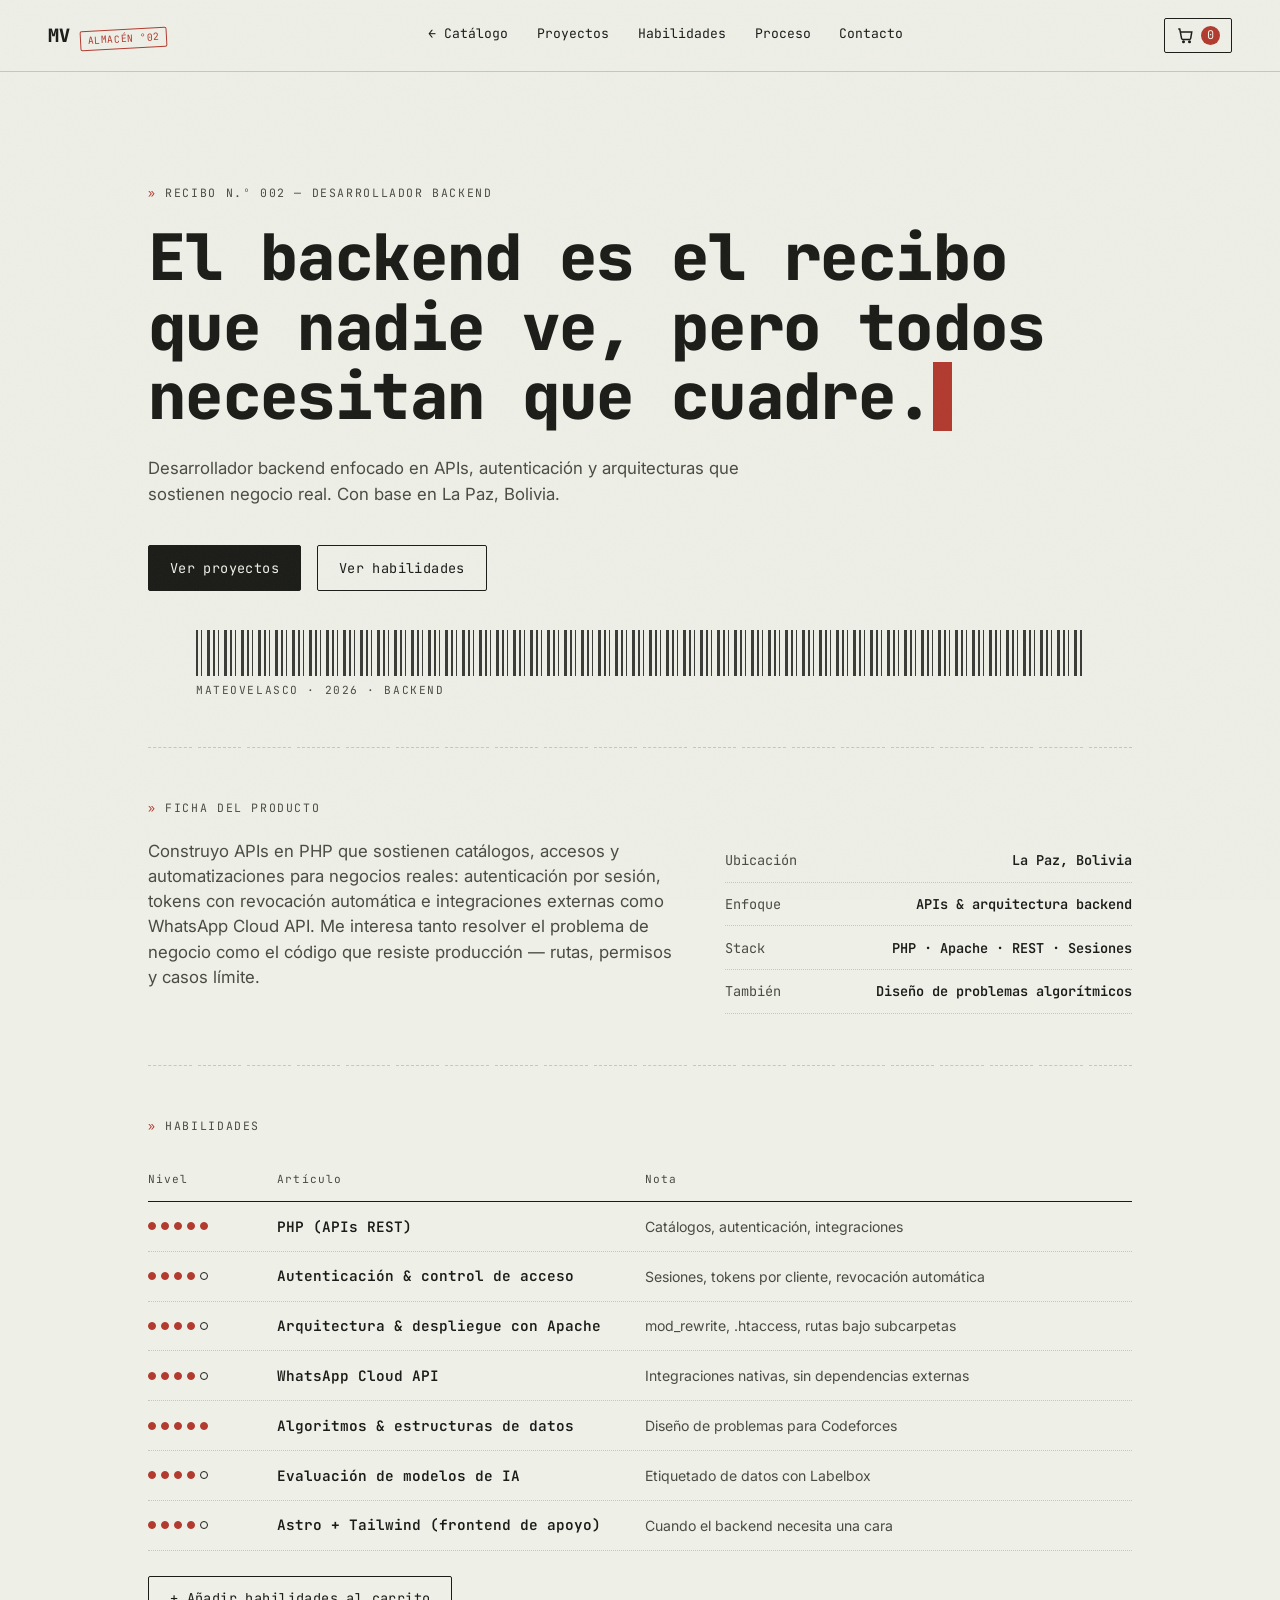
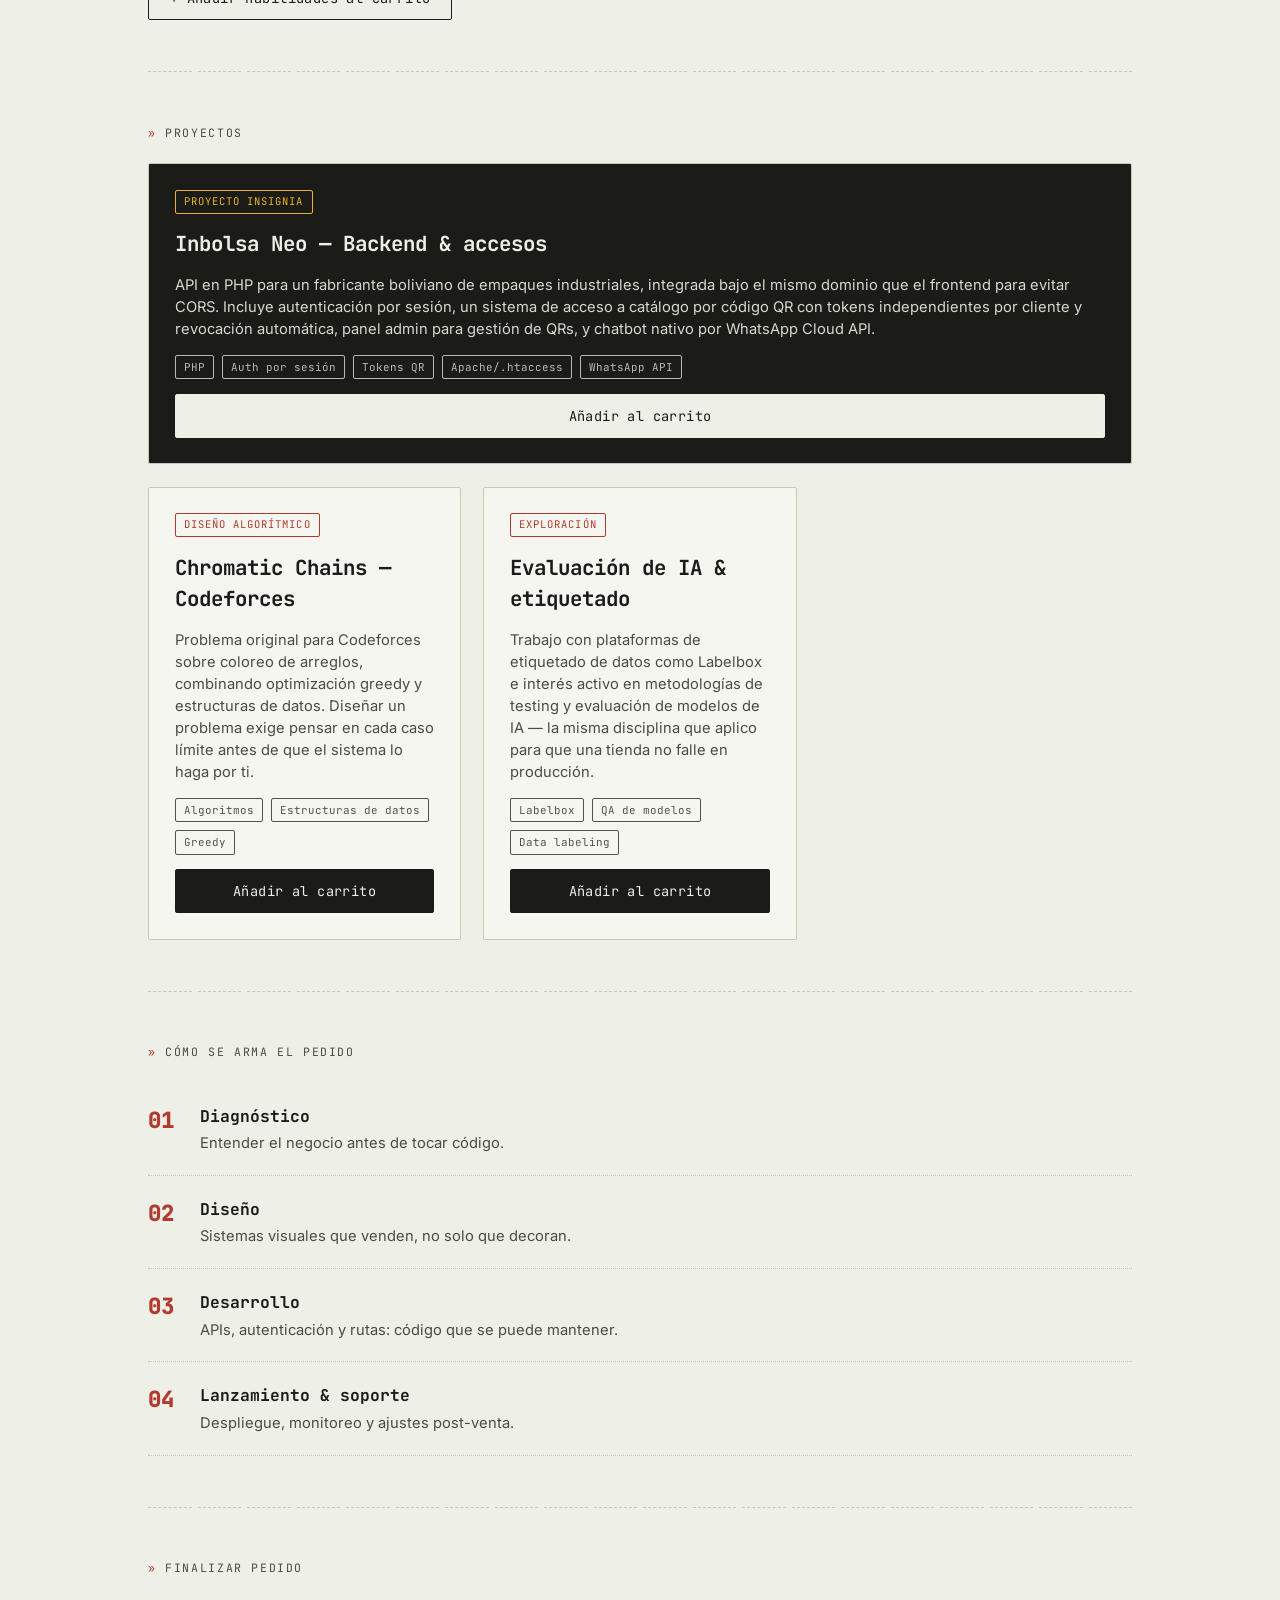
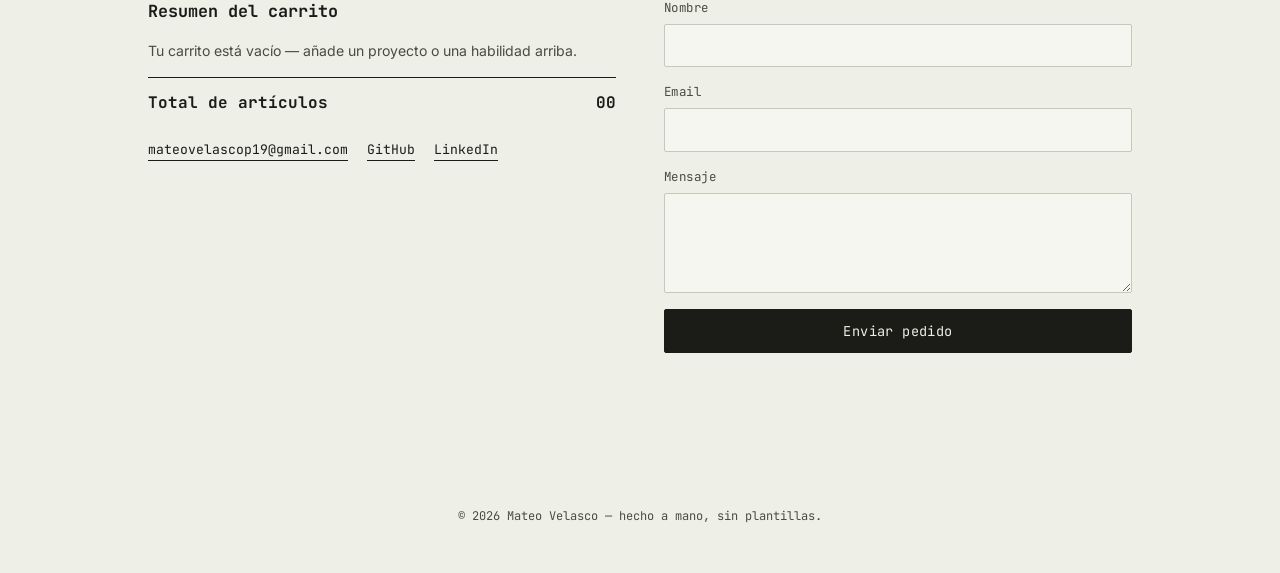
==== backend-dev/index.html @ ac65274f "Add files via upload" ====
<!DOCTYPE html>
<html lang="es">
<head>
<meta charset="UTF-8">
<meta name="viewport" content="width=device-width, initial-scale=1.0">
<title>Mateo Velasco — Desarrollador Backend</title>
<meta name="description" content="Mateo Velasco, desarrollador backend especializado en APIs, autenticación y arquitectura: PHP, Apache y sistemas de acceso.">
<link rel="preconnect" href="https://fonts.googleapis.com">
<link rel="preconnect" href="https://fonts.gstatic.com" crossorigin>
<link href="https://fonts.googleapis.com/css2?family=JetBrains+Mono:wght@400;500;700;800&family=Inter:wght@400;500;600&display=swap" rel="stylesheet">
<link rel="stylesheet" href="style.css">
</head>
<body>

<div class="grain"></div>

<header class="topbar">
  <a href="#inicio" class="brand">
    <span class="brand-mark">MV</span>
    <span class="brand-stamp">ALMACÉN °02</span>
  </a>
  <nav class="nav">
    <a href="../" class="nav-back">← Catálogo</a>
    <a href="#proyectos">Proyectos</a>
    <a href="#habilidades">Habilidades</a>
    <a href="#proceso">Proceso</a>
    <a href="#contacto">Contacto</a>
  </nav>
  <button class="cart-btn" id="cartBtn" aria-label="Abrir carrito">
    <svg viewBox="0 0 24 24" fill="none" stroke="currentColor" stroke-width="2"><path d="M3 4h2l2.4 12.4a2 2 0 0 0 2 1.6h8.2a2 2 0 0 0 2-1.6L21 8H6"/><circle cx="10" cy="21" r="1"/><circle cx="18" cy="21" r="1"/></svg>
    <span class="cart-count" id="cartCount">0</span>
  </button>
</header>

<aside class="cart-drawer" id="cartDrawer">
  <div class="cart-drawer-head">
    <span>TU CARRITO</span>
    <button id="cartClose" aria-label="Cerrar carrito">✕</button>
  </div>
  <ul class="cart-list" id="cartList"></ul>
  <p class="cart-empty" id="cartEmpty">Aún no añadiste nada. Explora los proyectos y habilidades.</p>
  <a href="#contacto" class="cart-checkout" id="cartCheckout">Ir a checkout →</a>
</aside>
<div class="cart-overlay" id="cartOverlay"></div>

<main>

<section class="hero" id="inicio">
  <div class="hero-inner">
    <p class="eyebrow">RECIBO N.º 002 — DESARROLLADOR BACKEND</p>
    <h1 class="hero-title" id="typeTarget"></h1>
    <p class="hero-sub">Desarrollador backend enfocado en APIs, autenticación y arquitecturas que sostienen negocio real. Con base en La Paz, Bolivia.</p>
    <div class="hero-actions">
      <a href="#proyectos" class="btn btn-primary">Ver proyectos</a>
      <a href="#habilidades" class="btn btn-ghost">Ver habilidades</a>
    </div>
  </div>
  <div class="barcode" aria-hidden="true">
    <div class="barcode-bars"></div>
    <span class="barcode-code">MATEOVELASCO · 2026 · BACKEND</span>
  </div>
</section>

<div class="tear"><span></span><span></span><span></span><span></span><span></span><span></span><span></span><span></span><span></span><span></span><span></span><span></span><span></span><span></span><span></span><span></span><span></span><span></span><span></span><span></span></div>

<section class="ficha" id="ficha">
  <p class="eyebrow">FICHA DEL PRODUCTO</p>
  <div class="ficha-grid">
    <p class="ficha-bio">Construyo APIs en PHP que sostienen catálogos, accesos y automatizaciones para negocios reales: autenticación por sesión, tokens con revocación automática e integraciones externas como WhatsApp Cloud API. Me interesa tanto resolver el problema de negocio como el código que resiste producción — rutas, permisos y casos límite.</p>
    <dl class="ficha-specs">
      <div><dt>Ubicación</dt><dd>La Paz, Bolivia</dd></div>
      <div><dt>Enfoque</dt><dd>APIs & arquitectura backend</dd></div>
      <div><dt>Stack</dt><dd>PHP · Apache · REST · Sesiones</dd></div>
      <div><dt>También</dt><dd>Diseño de problemas algorítmicos</dd></div>
    </dl>
  </div>
</section>

<div class="tear"><span></span><span></span><span></span><span></span><span></span><span></span><span></span><span></span><span></span><span></span><span></span><span></span><span></span><span></span><span></span><span></span><span></span><span></span><span></span><span></span></div>

<section class="skills" id="habilidades">
  <p class="eyebrow">HABILIDADES</p>
  <div class="skills-table">
    <div class="skills-row skills-head">
      <span>Nivel</span>
      <span>Artículo</span>
      <span class="skills-note-head">Nota</span>
    </div>
    <div class="skills-row" data-fill="90">
      <span class="dots"><i></i><i></i><i></i><i></i><i></i></span>
      <span class="skill-name">PHP (APIs REST)</span>
      <span class="skill-note">Catálogos, autenticación, integraciones</span>
    </div>
    <div class="skills-row" data-fill="88">
      <span class="dots"><i></i><i></i><i></i><i></i><i></i></span>
      <span class="skill-name">Autenticación & control de acceso</span>
      <span class="skill-note">Sesiones, tokens por cliente, revocación automática</span>
    </div>
    <div class="skills-row" data-fill="85">
      <span class="dots"><i></i><i></i><i></i><i></i><i></i></span>
      <span class="skill-name">Arquitectura & despliegue con Apache</span>
      <span class="skill-note">mod_rewrite, .htaccess, rutas bajo subcarpetas</span>
    </div>
    <div class="skills-row" data-fill="80">
      <span class="dots"><i></i><i></i><i></i><i></i><i></i></span>
      <span class="skill-name">WhatsApp Cloud API</span>
      <span class="skill-note">Integraciones nativas, sin dependencias externas</span>
    </div>
    <div class="skills-row" data-fill="95">
      <span class="dots"><i></i><i></i><i></i><i></i><i></i></span>
      <span class="skill-name">Algoritmos & estructuras de datos</span>
      <span class="skill-note">Diseño de problemas para Codeforces</span>
    </div>
    <div class="skills-row" data-fill="70">
      <span class="dots"><i></i><i></i><i></i><i></i><i></i></span>
      <span class="skill-name">Evaluación de modelos de IA</span>
      <span class="skill-note">Etiquetado de datos con Labelbox</span>
    </div>
    <div class="skills-row" data-fill="75">
      <span class="dots"><i></i><i></i><i></i><i></i><i></i></span>
      <span class="skill-name">Astro + Tailwind (frontend de apoyo)</span>
      <span class="skill-note">Cuando el backend necesita una cara</span>
    </div>
  </div>
  <button class="btn btn-ghost skills-add" data-cart-item="Habilidades backend">+ Añadir habilidades al carrito</button>
</section>

<div class="tear"><span></span><span></span><span></span><span></span><span></span><span></span><span></span><span></span><span></span><span></span><span></span><span></span><span></span><span></span><span></span><span></span><span></span><span></span><span></span><span></span></div>

<section class="projects" id="proyectos">
  <p class="eyebrow">PROYECTOS</p>
  <div class="project-grid">

    <article class="project-card featured">
      <span class="project-tag">PROYECTO INSIGNIA</span>
      <h3>Inbolsa Neo — Backend & accesos</h3>
      <p>API en PHP para un fabricante boliviano de empaques industriales, integrada bajo el mismo dominio que el frontend para evitar CORS. Incluye autenticación por sesión, un sistema de acceso a catálogo por código QR con tokens independientes por cliente y revocación automática, panel admin para gestión de QRs, y chatbot nativo por WhatsApp Cloud API.</p>
      <ul class="project-chips">
        <li>PHP</li><li>Auth por sesión</li><li>Tokens QR</li><li>Apache/.htaccess</li><li>WhatsApp API</li>
      </ul>
      <button class="btn btn-primary add-btn" data-cart-item="Inbolsa Neo — Backend">Añadir al carrito</button>
    </article>

    <article class="project-card">
      <span class="project-tag">DISEÑO ALGORÍTMICO</span>
      <h3>Chromatic Chains — Codeforces</h3>
      <p>Problema original para Codeforces sobre coloreo de arreglos, combinando optimización greedy y estructuras de datos. Diseñar un problema exige pensar en cada caso límite antes de que el sistema lo haga por ti.</p>
      <ul class="project-chips">
        <li>Algoritmos</li><li>Estructuras de datos</li><li>Greedy</li>
      </ul>
      <button class="btn btn-primary add-btn" data-cart-item="Chromatic Chains">Añadir al carrito</button>
    </article>

    <article class="project-card">
      <span class="project-tag">EXPLORACIÓN</span>
      <h3>Evaluación de IA & etiquetado</h3>
      <p>Trabajo con plataformas de etiquetado de datos como Labelbox e interés activo en metodologías de testing y evaluación de modelos de IA — la misma disciplina que aplico para que una tienda no falle en producción.</p>
      <ul class="project-chips">
        <li>Labelbox</li><li>QA de modelos</li><li>Data labeling</li>
      </ul>
      <button class="btn btn-primary add-btn" data-cart-item="Evaluación de IA">Añadir al carrito</button>
    </article>

  </div>
</section>

<div class="tear"><span></span><span></span><span></span><span></span><span></span><span></span><span></span><span></span><span></span><span></span><span></span><span></span><span></span><span></span><span></span><span></span><span></span><span></span><span></span><span></span></div>

<section class="process" id="proceso">
  <p class="eyebrow">CÓMO SE ARMA EL PEDIDO</p>
  <ol class="process-list">
    <li><span class="process-n">01</span><div><h4>Diagnóstico</h4><p>Entender el negocio antes de tocar código.</p></div></li>
    <li><span class="process-n">02</span><div><h4>Diseño</h4><p>Sistemas visuales que venden, no solo que decoran.</p></div></li>
    <li><span class="process-n">03</span><div><h4>Desarrollo</h4><p>APIs, autenticación y rutas: código que se puede mantener.</p></div></li>
    <li><span class="process-n">04</span><div><h4>Lanzamiento & soporte</h4><p>Despliegue, monitoreo y ajustes post-venta.</p></div></li>
  </ol>
</section>

<div class="tear"><span></span><span></span><span></span><span></span><span></span><span></span><span></span><span></span><span></span><span></span><span></span><span></span><span></span><span></span><span></span><span></span><span></span><span></span><span></span><span></span></div>

<section class="checkout" id="contacto">
  <p class="eyebrow">FINALIZAR PEDIDO</p>
  <div class="checkout-grid">

    <div class="order-summary">
      <h3>Resumen del carrito</h3>
      <ul class="order-list" id="orderList"></ul>
      <p class="order-empty" id="orderEmpty">Tu carrito está vacío — añade un proyecto o una habilidad arriba.</p>
      <div class="order-total">
        <span>Total de artículos</span>
        <span id="orderTotal">0</span>
      </div>
      <div class="contact-links">
        <a href="mailto:mateovelascop19@gmail.com">mateovelascop19@gmail.com</a>
        <a href="https://github.com/JMateoVelascoAuza" target="_blank" rel="noopener">GitHub</a>
        <a href="https://www.linkedin.com/in/mateo-velasco-48256620b/" target="_blank" rel="noopener">LinkedIn</a>
      </div>
    </div>

    <form class="checkout-form" id="checkoutForm">
      <label>Nombre<input type="text" name="nombre" required></label>
      <label>Email<input type="email" name="email" required></label>
      <label>Mensaje<textarea name="mensaje" rows="4" required></textarea></label>
      <button type="submit" class="btn btn-primary btn-block">Enviar pedido</button>
    </form>

  </div>
</section>

</main>

<footer class="footer">
  <div class="barcode small" aria-hidden="true"><div class="barcode-bars"></div></div>
  <p>© 2026 Mateo Velasco — hecho a mano, sin plantillas.</p>
</footer>

<script src="script.js"></script>
</body>
</html>
---- backend-dev/style.css ----
:root{
  --paper:#EEEFE7;
  --paper-raised:#F6F6F0;
  --ink:#1B1C18;
  --ink-soft:#4A4C43;
  --stamp:#B23A2E;
  --register:#2F5233;
  --tag:#E8B429;
  --line:#C9C7B8;
  --mono:'JetBrains Mono',monospace;
  --sans:'Inter',sans-serif;
  --radius:2px;
  --max:1080px;
}

*{box-sizing:border-box;margin:0;padding:0;}

html{scroll-behavior:smooth;}

body{
  background:var(--paper);
  color:var(--ink);
  font-family:var(--sans);
  line-height:1.5;
  overflow-x:hidden;
}

.grain{
  position:fixed;inset:0;pointer-events:none;z-index:999;opacity:.035;
  background-image:url("data:image/svg+xml,%3Csvg xmlns='http://www.w3.org/2000/svg' width='120' height='120'%3E%3Cfilter id='n'%3E%3CfeTurbulence type='fractalNoise' baseFrequency='0.9' numOctaves='2' stitchTiles='stitch'/%3E%3C/filter%3E%3Crect width='100%25' height='100%25' filter='url(%23n)'/%3E%3C/svg%3E");
}

a{color:inherit;text-decoration:none;}

.eyebrow{
  font-family:var(--mono);
  font-size:.72rem;
  letter-spacing:.14em;
  color:var(--ink-soft);
  margin-bottom:1.4rem;
}
.eyebrow::before{content:'» ';color:var(--stamp);}

/* topbar */
.topbar{
  position:sticky;top:0;z-index:60;
  display:flex;align-items:center;justify-content:space-between;
  padding:1.1rem clamp(1.2rem,4vw,3rem);
  background:rgba(238,239,231,.88);
  backdrop-filter:blur(6px);
  border-bottom:1px solid var(--line);
}
.brand{display:flex;align-items:baseline;gap:.6rem;font-family:var(--mono);}
.brand-mark{font-weight:800;font-size:1.15rem;letter-spacing:.02em;}
.brand-stamp{
  font-size:.62rem;color:var(--stamp);border:1px solid var(--stamp);
  padding:.1rem .4rem;border-radius:2px;letter-spacing:.06em;
  transform:rotate(-3deg);
}
.nav{display:flex;gap:1.8rem;font-family:var(--mono);font-size:.82rem;}
.nav a{position:relative;padding-bottom:.2rem;}
.nav a::after{
  content:'';position:absolute;left:0;bottom:0;width:0;height:1px;background:var(--ink);
  transition:width .25s ease;
}
.nav a:hover::after{width:100%;}
.cart-btn{
  display:flex;align-items:center;gap:.4rem;background:none;border:1px solid var(--ink);
  padding:.45rem .7rem;border-radius:var(--radius);cursor:pointer;color:var(--ink);
}
.cart-btn svg{width:18px;height:18px;}
.cart-count{
  font-family:var(--mono);font-size:.75rem;background:var(--stamp);color:var(--paper);
  min-width:1.2rem;height:1.2rem;display:flex;align-items:center;justify-content:center;
  border-radius:50%;transition:transform .2s ease;
}
.cart-count.bump{transform:scale(1.35);}

/* cart drawer */
.cart-overlay{
  position:fixed;inset:0;background:rgba(27,28,24,.35);z-index:70;
  opacity:0;pointer-events:none;transition:opacity .3s ease;
}
.cart-overlay.open{opacity:1;pointer-events:auto;}
.cart-drawer{
  position:fixed;top:0;right:0;height:100%;width:min(360px,88vw);
  background:var(--paper-raised);z-index:80;
  transform:translateX(100%);transition:transform .35s cubic-bezier(.4,0,.2,1);
  display:flex;flex-direction:column;padding:1.4rem;
  border-left:1px solid var(--line);
}
.cart-drawer.open{transform:translateX(0);}
.cart-drawer-head{
  display:flex;justify-content:space-between;align-items:center;
  font-family:var(--mono);font-size:.85rem;letter-spacing:.08em;
  border-bottom:1px dashed var(--line);padding-bottom:.8rem;margin-bottom:.8rem;
}
.cart-drawer-head button{background:none;border:none;font-size:1rem;cursor:pointer;color:var(--ink);}
.cart-list{list-style:none;flex:1;overflow-y:auto;}
.cart-list li{
  font-family:var(--mono);font-size:.85rem;padding:.6rem 0;
  border-bottom:1px dotted var(--line);display:flex;justify-content:space-between;
}
.cart-empty{font-size:.82rem;color:var(--ink-soft);}
.cart-checkout{
  display:block;text-align:center;margin-top:1rem;padding:.8rem;
  background:var(--ink);color:var(--paper);font-family:var(--mono);
  border-radius:var(--radius);font-size:.85rem;letter-spacing:.04em;
}

/* buttons */
.btn{
  display:inline-block;font-family:var(--mono);font-size:.85rem;letter-spacing:.03em;
  padding:.75rem 1.3rem;border-radius:var(--radius);cursor:pointer;border:1px solid var(--ink);
  transition:transform .15s ease,background .2s ease,color .2s ease;
}
.btn-primary{background:var(--ink);color:var(--paper);}
.btn-primary:hover{transform:translateY(-2px);}
.btn-primary.added{background:var(--register);border-color:var(--register);}
.btn-ghost{background:transparent;color:var(--ink);}
.btn-ghost:hover{background:var(--ink);color:var(--paper);}
.btn-block{width:100%;text-align:center;}

/* hero */
.hero{
  max-width:var(--max);margin:0 auto;padding:clamp(3.5rem,10vw,7rem) clamp(1.2rem,4vw,3rem) 3rem;
}
.hero-title{
  font-family:var(--mono);font-weight:800;
  font-size:clamp(2.1rem,6vw,4rem);line-height:1.08;letter-spacing:-.01em;
  min-height:clamp(4.2rem,12vw,8rem);
}
.hero-title .cursor{display:inline-block;width:.5ch;background:var(--stamp);animation:blink 1s steps(1) infinite;}
@keyframes blink{50%{opacity:0;}}
.hero-sub{
  max-width:38rem;margin:1.6rem 0 2.4rem;font-size:1.05rem;color:var(--ink-soft);
}
.hero-actions{display:flex;gap:1rem;flex-wrap:wrap;}

.barcode{
  max-width:var(--max);margin:2.4rem auto 0;padding:0 clamp(1.2rem,4vw,3rem);
  display:flex;flex-direction:column;gap:.4rem;
}
.barcode-bars{
  height:46px;
  background:repeating-linear-gradient(90deg,var(--ink) 0 2px,transparent 2px 5px,var(--ink) 5px 6px,transparent 6px 11px,var(--ink) 11px 14px,transparent 14px 17px);
  opacity:.85;
}
.barcode.small .barcode-bars{height:26px;}
.barcode-code{font-family:var(--mono);font-size:.7rem;letter-spacing:.14em;color:var(--ink-soft);}

/* tear divider */
.tear{
  max-width:var(--max);margin:0 auto;padding:0 clamp(1.2rem,4vw,3rem);
  display:flex;gap:6px;
}
.tear span{
  flex:1;height:1px;border-top:1px dashed var(--line);position:relative;top:0;
}

/* sections generic */
section{max-width:var(--max);margin:0 auto;padding:3.2rem clamp(1.2rem,4vw,3rem);}

/* ficha */
.ficha-grid{display:grid;grid-template-columns:1.3fr 1fr;gap:3rem;}
.ficha-bio{font-size:1.05rem;color:var(--ink-soft);max-width:34rem;}
.ficha-specs div{
  display:flex;justify-content:space-between;padding:.7rem 0;border-bottom:1px dotted var(--line);
  font-family:var(--mono);font-size:.85rem;
}
.ficha-specs dt{color:var(--ink-soft);}
.ficha-specs dd{font-weight:600;text-align:right;}

/* skills */
.skills-table{display:flex;flex-direction:column;}
.skills-row{
  display:grid;grid-template-columns:110px 1fr 1.4fr;gap:1.2rem;align-items:center;
  padding:.85rem 0;border-bottom:1px dotted var(--line);
}
.skills-head{
  font-family:var(--mono);font-size:.7rem;letter-spacing:.1em;color:var(--ink-soft);
  border-bottom:1px solid var(--ink);
}
.skills-note-head{grid-column:3;}
.dots{display:flex;gap:5px;}
.dots i{width:8px;height:8px;border-radius:50%;border:1px solid var(--ink);background:transparent;}
.dots i.on{background:var(--stamp);border-color:var(--stamp);}
.skill-name{font-family:var(--mono);font-weight:600;font-size:.9rem;}
.skill-note{color:var(--ink-soft);font-size:.88rem;}
.skills-add{margin-top:1.6rem;}

/* projects */
.project-grid{display:grid;grid-template-columns:repeat(3,1fr);gap:1.4rem;}
.project-card{
  background:var(--paper-raised);border:1px solid var(--line);border-radius:var(--radius);
  padding:1.6rem;display:flex;flex-direction:column;gap:.9rem;
  opacity:0;transform:translateY(22px);transition:opacity .5s ease,transform .5s ease;
}
.project-card.visible{opacity:1;transform:translateY(0);}
.project-card.featured{grid-column:1 / -1;background:var(--ink);color:var(--paper);}
.project-card.featured .project-tag{color:var(--tag);border-color:var(--tag);}
.project-card.featured p{color:#D8D8CE;}
.project-card.featured .btn-primary{background:var(--paper);color:var(--ink);border-color:var(--paper);}
.project-tag{
  align-self:flex-start;font-family:var(--mono);font-size:.66rem;letter-spacing:.1em;
  border:1px solid var(--stamp);color:var(--stamp);padding:.2rem .5rem;border-radius:2px;
}
.project-card h3{font-family:var(--mono);font-size:1.3rem;}
.project-card p{color:var(--ink-soft);font-size:.92rem;flex:1;}
.project-chips{display:flex;flex-wrap:wrap;gap:.5rem;list-style:none;}
.project-chips li{
  font-family:var(--mono);font-size:.68rem;border:1px solid currentColor;opacity:.75;
  padding:.2rem .5rem;border-radius:2px;
}

/* process */
.process-list{list-style:none;display:flex;flex-direction:column;}
.process-list li{
  display:flex;gap:1.6rem;padding:1.3rem 0;border-bottom:1px dotted var(--line);
}
.process-n{font-family:var(--mono);font-weight:800;font-size:1.4rem;color:var(--stamp);}
.process-list h4{font-family:var(--mono);font-size:1.02rem;margin-bottom:.25rem;}
.process-list p{color:var(--ink-soft);font-size:.92rem;}

/* checkout */
.checkout-grid{display:grid;grid-template-columns:1fr 1fr;gap:3rem;}
.order-summary h3{font-family:var(--mono);font-size:1.05rem;margin-bottom:1rem;}
.order-list{list-style:none;}
.order-list li{
  display:flex;justify-content:space-between;font-family:var(--mono);font-size:.85rem;
  padding:.55rem 0;border-bottom:1px dotted var(--line);
}
.order-empty{color:var(--ink-soft);font-size:.88rem;}
.order-total{
  display:flex;justify-content:space-between;font-family:var(--mono);font-weight:700;
  border-top:1px solid var(--ink);margin-top:1rem;padding-top:.8rem;
}
.contact-links{display:flex;gap:1.2rem;margin-top:1.6rem;flex-wrap:wrap;font-family:var(--mono);font-size:.82rem;}
.contact-links a{border-bottom:1px solid var(--ink);}

.checkout-form{display:flex;flex-direction:column;gap:1rem;}
.checkout-form label{
  display:flex;flex-direction:column;gap:.4rem;font-family:var(--mono);font-size:.78rem;
  letter-spacing:.04em;color:var(--ink-soft);
}
.checkout-form input,.checkout-form textarea{
  font-family:var(--sans);font-size:.95rem;padding:.7rem .8rem;
  border:1px solid var(--line);background:var(--paper-raised);border-radius:var(--radius);
  color:var(--ink);resize:vertical;
}
.checkout-form input:focus,.checkout-form textarea:focus,a:focus-visible,button:focus-visible{
  outline:2px solid var(--register);outline-offset:2px;
}

/* footer */
.footer{
  text-align:center;padding:2.4rem 1.2rem 3rem;
  font-family:var(--mono);font-size:.75rem;color:var(--ink-soft);
}
.footer .barcode{align-items:center;}

/* responsive */
@media (max-width:860px){
  .nav{display:none;}
  .ficha-grid,.checkout-grid{grid-template-columns:1fr;}
  .project-grid{grid-template-columns:1fr;}
  .skills-row{grid-template-columns:70px 1fr;}
  .skill-note{grid-column:1 / -1;padding-left:70px;margin-top:-.4rem;}
  .skills-note-head{display:none;}
}

@media (prefers-reduced-motion:reduce){
  *{animation-duration:.001ms !important;transition-duration:.001ms !important;}
  html{scroll-behavior:auto;}
}
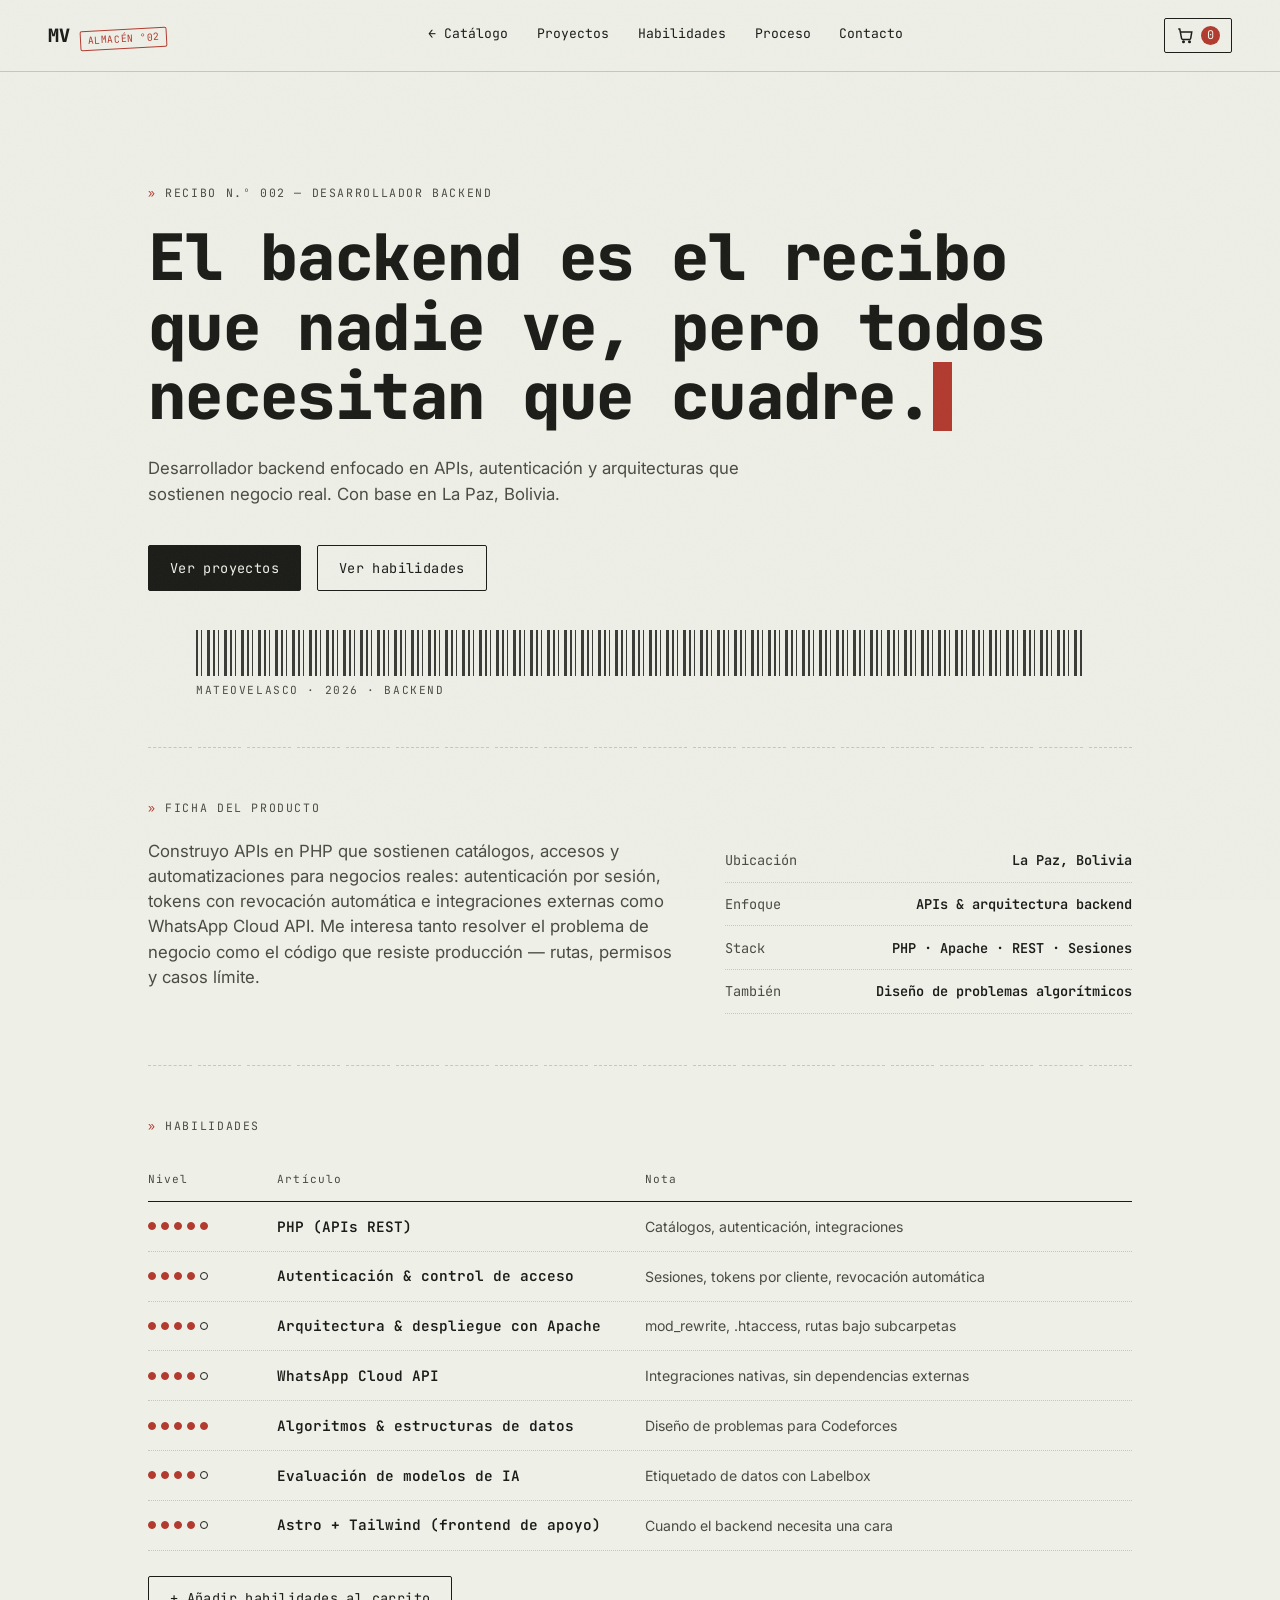
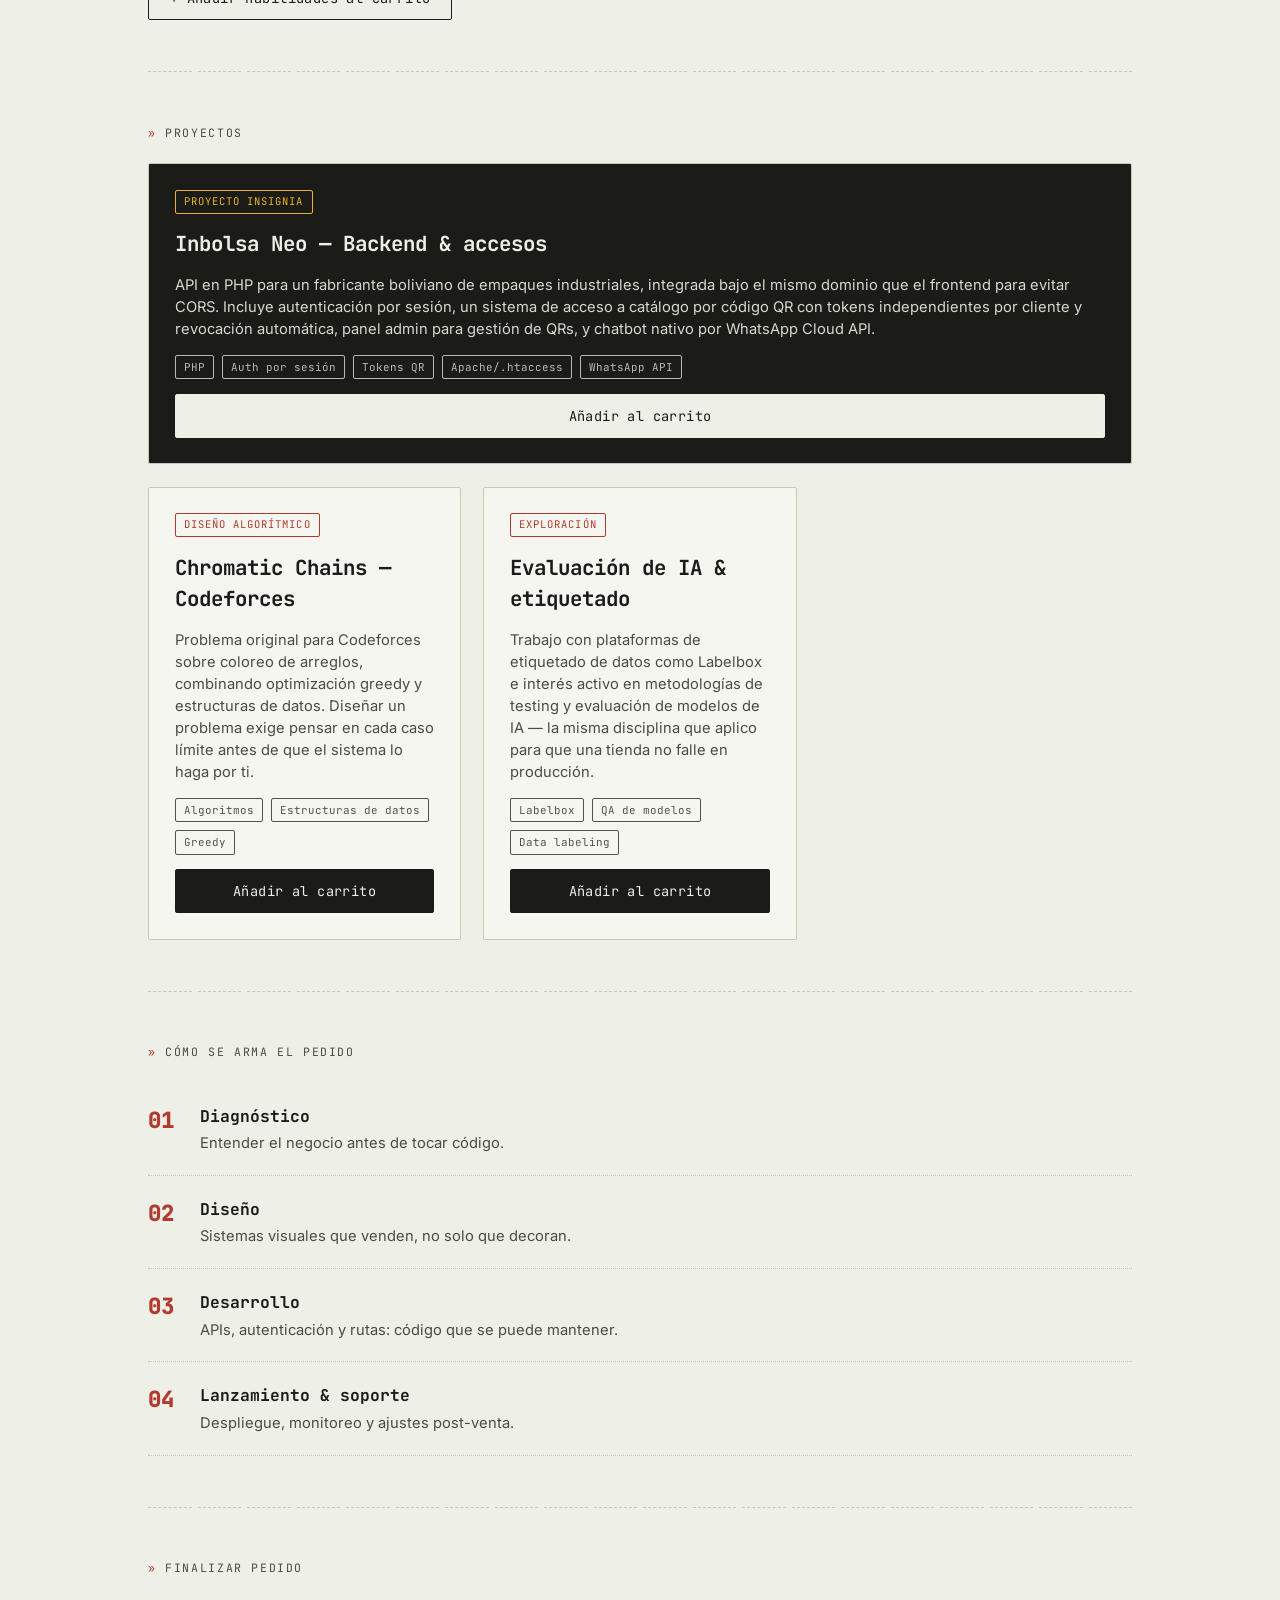
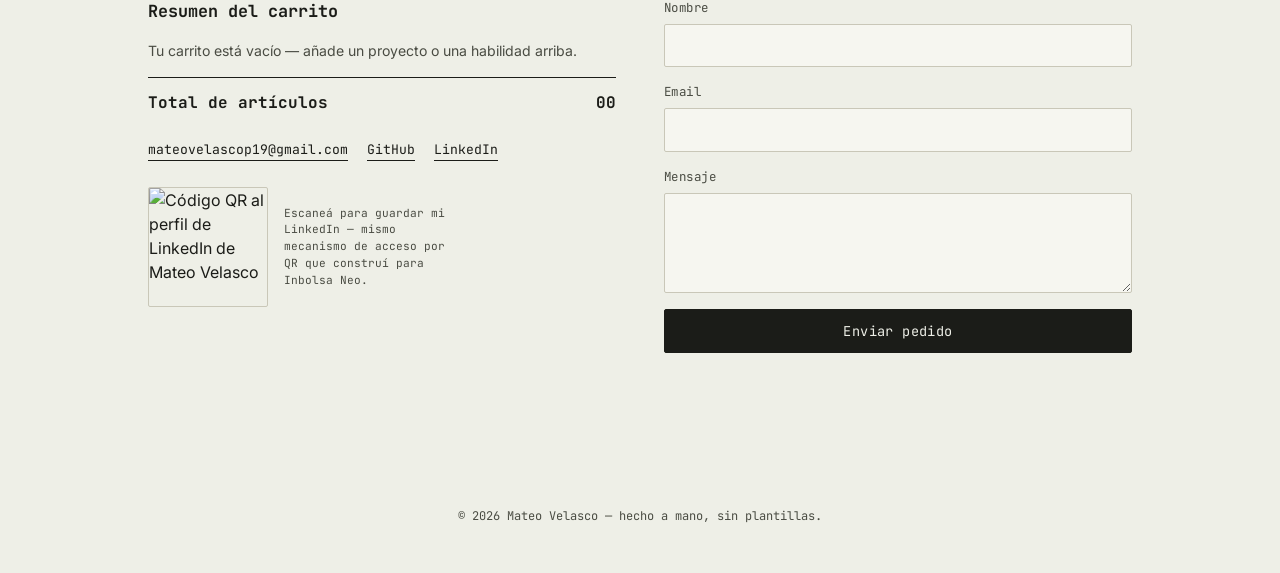
==== commit 4e38c40b: "Add files via upload" ====
--- a/backend-dev/index.html
+++ b/backend-dev/index.html
@@ -5,6 +5,13 @@
 <meta name="viewport" content="width=device-width, initial-scale=1.0">
 <title>Mateo Velasco — Desarrollador Backend</title>
 <meta name="description" content="Mateo Velasco, desarrollador backend especializado en APIs, autenticación y arquitectura: PHP, Apache y sistemas de acceso.">
+<link rel="icon" href="../favicon.svg" type="image/svg+xml">
+<meta property="og:type" content="website">
+<meta property="og:title" content="Mateo Velasco — Desarrollador Backend">
+<meta property="og:description" content="APIs en PHP, autenticación por sesión y arquitectura de despliegue. Proyecto insignia: Inbolsa Neo.">
+<meta property="og:image" content="https://jmateovelascoauza.github.io/og-image.png">
+<meta property="og:url" content="https://jmateovelascoauza.github.io/backend-dev/">
+<meta name="twitter:card" content="summary_large_image">
 <link rel="preconnect" href="https://fonts.googleapis.com">
 <link rel="preconnect" href="https://fonts.gstatic.com" crossorigin>
 <link href="https://fonts.googleapis.com/css2?family=JetBrains+Mono:wght@400;500;700;800&family=Inter:wght@400;500;600&display=swap" rel="stylesheet">
@@ -195,6 +202,10 @@
         <a href="https://github.com/JMateoVelascoAuza" target="_blank" rel="noopener">GitHub</a>
         <a href="https://www.linkedin.com/in/mateo-velasco-48256620b/" target="_blank" rel="noopener">LinkedIn</a>
       </div>
+      <div class="qr-block">
+        <img src="https://api.qrserver.com/v1/create-qr-code/?size=120x120&margin=8&color=27-28-24&bgcolor=238-239-231&data=https%3A%2F%2Fwww.linkedin.com%2Fin%2Fmateo-velasco-48256620b%2F" width="120" height="120" alt="Código QR al perfil de LinkedIn de Mateo Velasco" loading="lazy">
+        <p class="qr-caption">Escaneá para guardar mi LinkedIn — mismo mecanismo de acceso por QR que construí para Inbolsa Neo.</p>
+      </div>
     </div>
 
     <form class="checkout-form" id="checkoutForm">
--- a/backend-dev/style.css
+++ b/backend-dev/style.css
@@ -159,7 +159,7 @@
 }
 
 /* sections generic */
-section{max-width:var(--max);margin:0 auto;padding:3.2rem clamp(1.2rem,4vw,3rem);}
+section{max-width:var(--max);margin:0 auto;padding:3.2rem clamp(1.2rem,4vw,3rem);position:relative;}
 
 /* ficha */
 .ficha-grid{display:grid;grid-template-columns:1.3fr 1fr;gap:3rem;}
@@ -192,6 +192,7 @@
 /* projects */
 .project-grid{display:grid;grid-template-columns:repeat(3,1fr);gap:1.4rem;}
 .project-card{
+  position:relative;
   background:var(--paper-raised);border:1px solid var(--line);border-radius:var(--radius);
   padding:1.6rem;display:flex;flex-direction:column;gap:.9rem;
   opacity:0;transform:translateY(22px);transition:opacity .5s ease,transform .5s ease;
@@ -252,7 +253,26 @@
   outline:2px solid var(--register);outline-offset:2px;
 }
 
-/* footer */
+/* stamp */
+.stamp-mark{
+  position:absolute;top:1rem;right:1rem;z-index:6;pointer-events:none;
+  border:3px double var(--stamp);color:var(--stamp);
+  font-family:var(--mono);font-weight:800;font-size:.72rem;letter-spacing:.1em;
+  padding:.3rem .6rem;border-radius:4px;
+  animation:stampHit .5s cubic-bezier(.2,1.4,.4,1) forwards,stampFade .35s ease .95s forwards;
+}
+@keyframes stampHit{
+  0%{transform:rotate(-12deg) scale(2.2);opacity:0;}
+  55%{transform:rotate(-12deg) scale(.9);opacity:1;}
+  100%{transform:rotate(-12deg) scale(1);opacity:1;}
+}
+@keyframes stampFade{to{opacity:0;}}
+
+/* qr block */
+.qr-block{display:flex;gap:1rem;align-items:center;margin-top:1.6rem;}
+.qr-block img{border:1px solid var(--line);border-radius:2px;background:var(--paper);}
+.qr-caption{font-family:var(--mono);font-size:.7rem;color:var(--ink-soft);max-width:11rem;}
+
 .footer{
   text-align:center;padding:2.4rem 1.2rem 3rem;
   font-family:var(--mono);font-size:.75rem;color:var(--ink-soft);
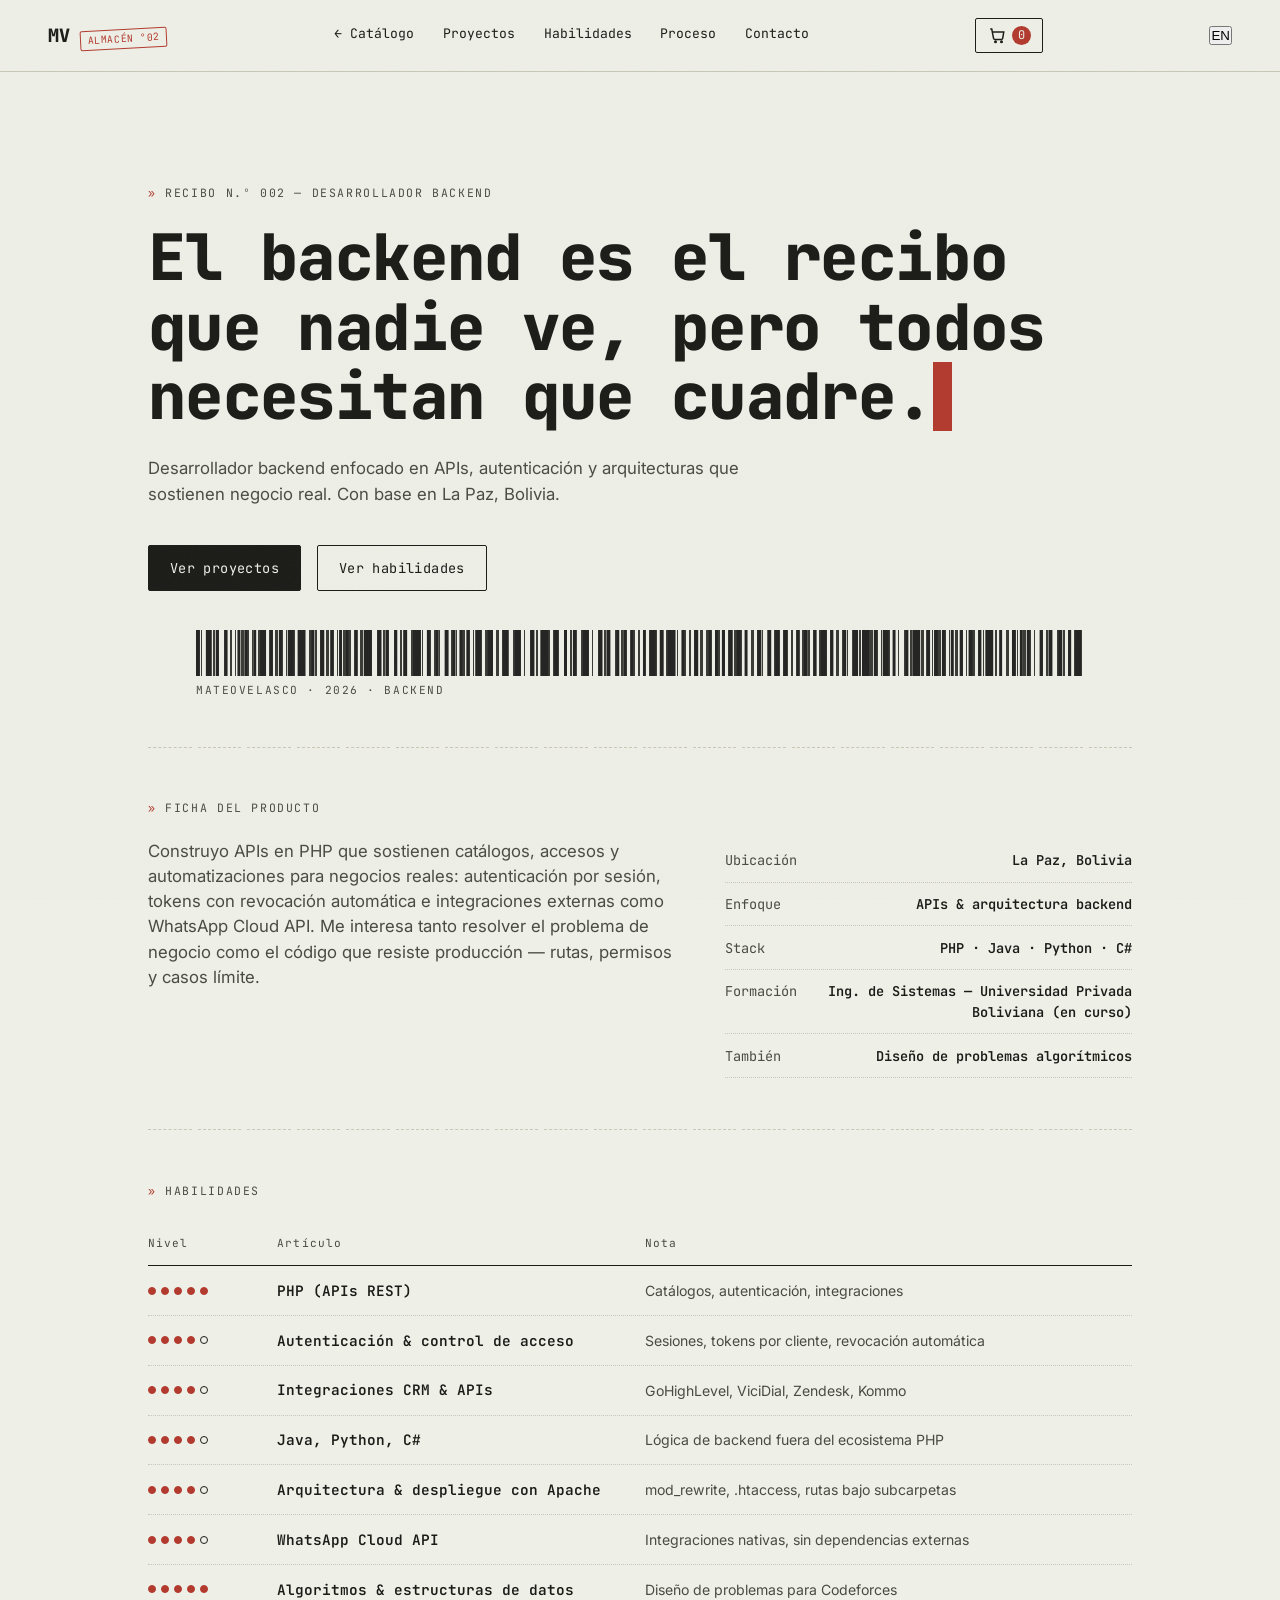
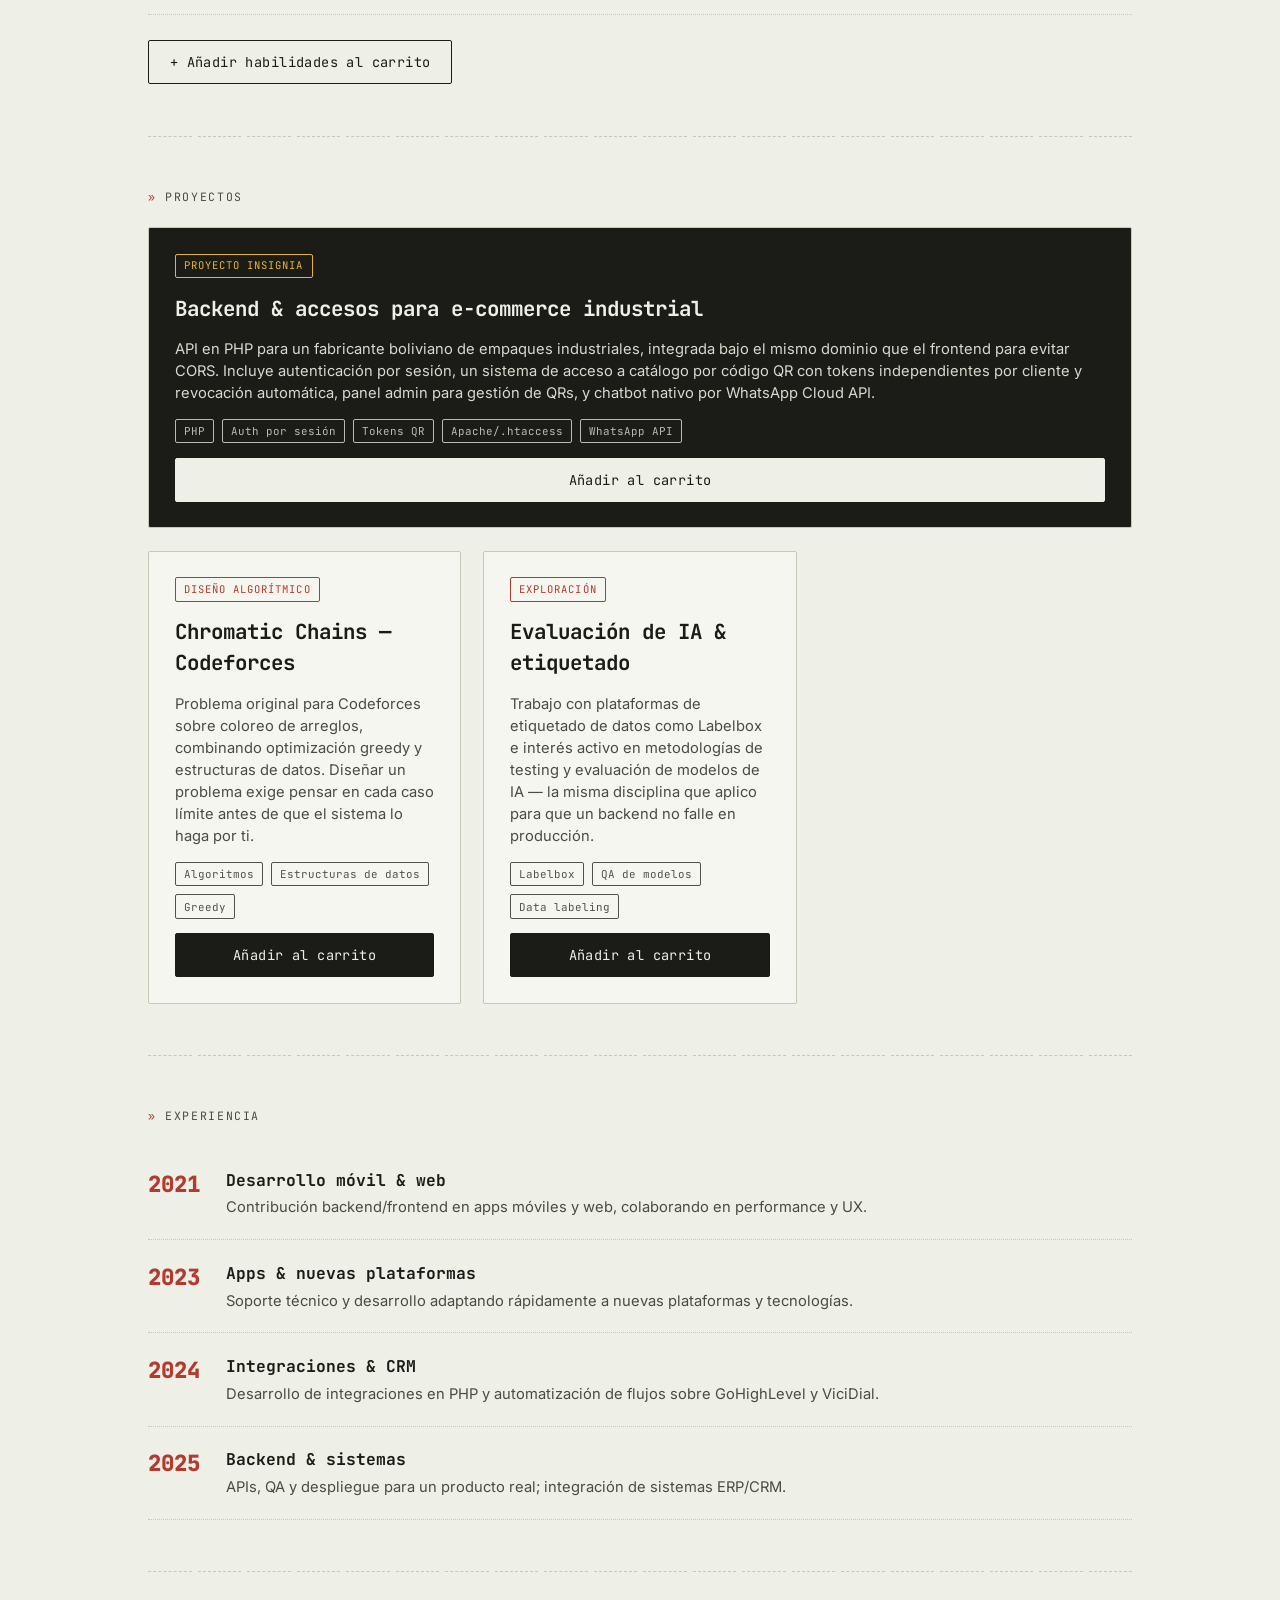
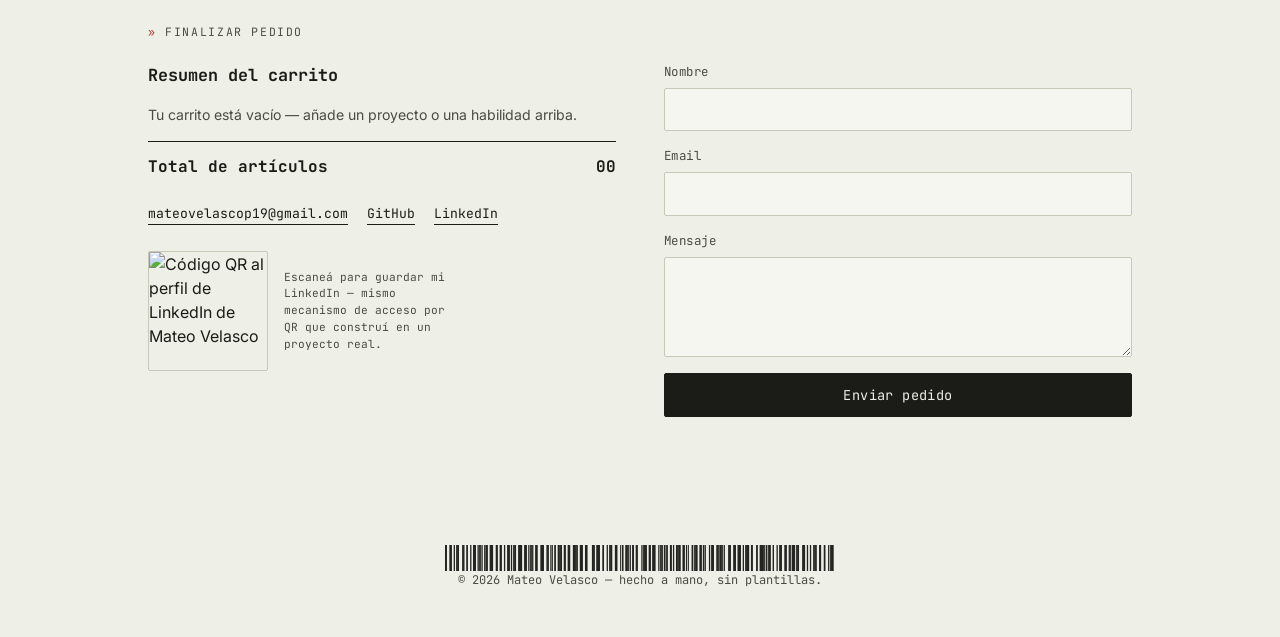
==== commit ad220979: "Add files via upload" ====
--- a/backend-dev/index.html
+++ b/backend-dev/index.html
@@ -8,7 +8,7 @@
 <link rel="icon" href="../favicon.svg" type="image/svg+xml">
 <meta property="og:type" content="website">
 <meta property="og:title" content="Mateo Velasco — Desarrollador Backend">
-<meta property="og:description" content="APIs en PHP, autenticación por sesión y arquitectura de despliegue. Proyecto insignia: Inbolsa Neo.">
+<meta property="og:description" content="APIs en PHP, autenticación por sesión y arquitectura de despliegue para negocio real.">
 <meta property="og:image" content="https://jmateovelascoauza.github.io/og-image.png">
 <meta property="og:url" content="https://jmateovelascoauza.github.io/backend-dev/">
 <meta name="twitter:card" content="summary_large_image">
@@ -24,29 +24,30 @@
 <header class="topbar">
   <a href="#inicio" class="brand">
     <span class="brand-mark">MV</span>
-    <span class="brand-stamp">ALMACÉN °02</span>
+    <span class="brand-stamp" data-i18n="brandStamp">ALMACÉN °02</span>
   </a>
   <nav class="nav">
-    <a href="../" class="nav-back">← Catálogo</a>
-    <a href="#proyectos">Proyectos</a>
-    <a href="#habilidades">Habilidades</a>
-    <a href="#proceso">Proceso</a>
-    <a href="#contacto">Contacto</a>
+    <a href="../" class="nav-back" data-i18n="navBack">← Catálogo</a>
+    <a href="#proyectos" data-i18n="navProjects">Proyectos</a>
+    <a href="#habilidades" data-i18n="navSkills">Habilidades</a>
+    <a href="#proceso" data-i18n="navProcess">Proceso</a>
+    <a href="#contacto" data-i18n="navContact">Contacto</a>
   </nav>
   <button class="cart-btn" id="cartBtn" aria-label="Abrir carrito">
     <svg viewBox="0 0 24 24" fill="none" stroke="currentColor" stroke-width="2"><path d="M3 4h2l2.4 12.4a2 2 0 0 0 2 1.6h8.2a2 2 0 0 0 2-1.6L21 8H6"/><circle cx="10" cy="21" r="1"/><circle cx="18" cy="21" r="1"/></svg>
     <span class="cart-count" id="cartCount">0</span>
   </button>
+  <button class="lang-toggle" id="langToggle" aria-label="Cambiar idioma / Switch language">EN</button>
 </header>
 
 <aside class="cart-drawer" id="cartDrawer">
   <div class="cart-drawer-head">
-    <span>TU CARRITO</span>
+    <span data-i18n="cartTitle">TU CARRITO</span>
     <button id="cartClose" aria-label="Cerrar carrito">✕</button>
   </div>
   <ul class="cart-list" id="cartList"></ul>
-  <p class="cart-empty" id="cartEmpty">Aún no añadiste nada. Explora los proyectos y habilidades.</p>
-  <a href="#contacto" class="cart-checkout" id="cartCheckout">Ir a checkout →</a>
+  <p class="cart-empty" id="cartEmpty" data-i18n="cartEmptyMsg">Aún no añadiste nada. Explora los proyectos y habilidades.</p>
+  <a href="#contacto" class="cart-checkout" id="cartCheckout" data-i18n="cartCheckoutLink">Ir a checkout →</a>
 </aside>
 <div class="cart-overlay" id="cartOverlay"></div>
 
@@ -54,16 +55,16 @@
 
 <section class="hero" id="inicio">
   <div class="hero-inner">
-    <p class="eyebrow">RECIBO N.º 002 — DESARROLLADOR BACKEND</p>
+    <p class="eyebrow" data-i18n="heroEyebrow">RECIBO N.º 002 — DESARROLLADOR BACKEND</p>
     <h1 class="hero-title" id="typeTarget"></h1>
-    <p class="hero-sub">Desarrollador backend enfocado en APIs, autenticación y arquitecturas que sostienen negocio real. Con base en La Paz, Bolivia.</p>
+    <p class="hero-sub" data-i18n="heroSub">Desarrollador backend enfocado en APIs, autenticación y arquitecturas que sostienen negocio real. Con base en La Paz, Bolivia.</p>
     <div class="hero-actions">
-      <a href="#proyectos" class="btn btn-primary">Ver proyectos</a>
-      <a href="#habilidades" class="btn btn-ghost">Ver habilidades</a>
+      <a href="#proyectos" class="btn btn-primary" data-i18n="btnSeeProjects">Ver proyectos</a>
+      <a href="#habilidades" class="btn btn-ghost" data-i18n="btnSeeSkills">Ver habilidades</a>
     </div>
   </div>
   <div class="barcode" aria-hidden="true">
-    <div class="barcode-bars"></div>
+    <svg class="barcode-bars" viewBox="0 0 900 60" preserveAspectRatio="none" xmlns="http://www.w3.org/2000/svg"><rect x="0" y="0" width="4" height="60"/><rect x="10" y="0" width="6" height="60"/><rect x="20" y="0" width="3" height="60"/><rect x="29" y="0" width="3" height="60"/><rect x="42" y="0" width="3" height="60"/><rect x="49" y="0" width="3" height="60"/><rect x="58" y="0" width="3" height="60"/><rect x="65" y="0" width="6" height="60"/><rect x="75" y="0" width="3" height="60"/><rect x="84" y="0" width="3" height="60"/><rect x="93" y="0" width="6" height="60"/><rect x="103" y="0" width="8" height="60"/><rect x="117" y="0" width="3" height="60"/><rect x="126" y="0" width="4" height="60"/><rect x="136" y="0" width="3" height="60"/><rect x="145" y="0" width="3" height="60"/><rect x="152" y="0" width="3" height="60"/><rect x="161" y="0" width="3" height="60"/><rect x="170" y="0" width="8" height="60"/><rect x="184" y="0" width="4" height="60"/><rect x="192" y="0" width="3" height="60"/><rect x="201" y="0" width="3" height="60"/><rect x="210" y="0" width="4" height="60"/><rect x="220" y="0" width="8" height="60"/><rect x="234" y="0" width="3" height="60"/><rect x="243" y="0" width="3" height="60"/><rect x="252" y="0" width="4" height="60"/><rect x="260" y="0" width="3" height="60"/><rect x="267" y="0" width="3" height="60"/><rect x="274" y="0" width="3" height="60"/><rect x="283" y="0" width="6" height="60"/><rect x="295" y="0" width="6" height="60"/><rect x="311" y="0" width="6" height="60"/><rect x="323" y="0" width="6" height="60"/><rect x="339" y="0" width="4" height="60"/><rect x="349" y="0" width="8" height="60"/><rect x="363" y="0" width="4" height="60"/><rect x="373" y="0" width="3" height="60"/><rect x="382" y="0" width="4" height="60"/><rect x="392" y="0" width="6" height="60"/><rect x="408" y="0" width="4" height="60"/><rect x="416" y="0" width="4" height="60"/><rect x="426" y="0" width="3" height="60"/><rect x="433" y="0" width="3" height="60"/><rect x="440" y="0" width="3" height="60"/><rect x="453" y="0" width="3" height="60"/><rect x="460" y="0" width="6" height="60"/><rect x="470" y="0" width="4" height="60"/><rect x="478" y="0" width="8" height="60"/><rect x="492" y="0" width="3" height="60"/><rect x="505" y="0" width="4" height="60"/><rect x="519" y="0" width="3" height="60"/><rect x="526" y="0" width="3" height="60"/><rect x="533" y="0" width="3" height="60"/><rect x="540" y="0" width="4" height="60"/><rect x="548" y="0" width="4" height="60"/><rect x="556" y="0" width="3" height="60"/><rect x="569" y="0" width="4" height="60"/><rect x="579" y="0" width="4" height="60"/><rect x="587" y="0" width="4" height="60"/><rect x="595" y="0" width="4" height="60"/><rect x="609" y="0" width="3" height="60"/><rect x="616" y="0" width="4" height="60"/><rect x="626" y="0" width="3" height="60"/><rect x="633" y="0" width="6" height="60"/><rect x="643" y="0" width="3" height="60"/><rect x="656" y="0" width="3" height="60"/><rect x="665" y="0" width="6" height="60"/><rect x="675" y="0" width="8" height="60"/><rect x="687" y="0" width="3" height="60"/><rect x="696" y="0" width="6" height="60"/><rect x="706" y="0" width="3" height="60"/><rect x="719" y="0" width="3" height="60"/><rect x="726" y="0" width="8" height="60"/><rect x="740" y="0" width="4" height="60"/><rect x="748" y="0" width="4" height="60"/><rect x="756" y="0" width="3" height="60"/><rect x="765" y="0" width="3" height="60"/><rect x="774" y="0" width="3" height="60"/><rect x="783" y="0" width="4" height="60"/><rect x="793" y="0" width="3" height="60"/><rect x="800" y="0" width="8" height="60"/><rect x="814" y="0" width="3" height="60"/><rect x="827" y="0" width="4" height="60"/><rect x="835" y="0" width="3" height="60"/><rect x="842" y="0" width="3" height="60"/><rect x="855" y="0" width="3" height="60"/><rect x="864" y="0" width="4" height="60"/><rect x="874" y="0" width="4" height="60"/><rect x="884" y="0" width="3" height="60"/><rect x="891" y="0" width="6" height="60"/></svg>
     <span class="barcode-code">MATEOVELASCO · 2026 · BACKEND</span>
   </div>
 </section>
@@ -71,14 +72,15 @@
 <div class="tear"><span></span><span></span><span></span><span></span><span></span><span></span><span></span><span></span><span></span><span></span><span></span><span></span><span></span><span></span><span></span><span></span><span></span><span></span><span></span><span></span></div>
 
 <section class="ficha" id="ficha">
-  <p class="eyebrow">FICHA DEL PRODUCTO</p>
+  <p class="eyebrow" data-i18n="fichaEyebrow">FICHA DEL PRODUCTO</p>
   <div class="ficha-grid">
-    <p class="ficha-bio">Construyo APIs en PHP que sostienen catálogos, accesos y automatizaciones para negocios reales: autenticación por sesión, tokens con revocación automática e integraciones externas como WhatsApp Cloud API. Me interesa tanto resolver el problema de negocio como el código que resiste producción — rutas, permisos y casos límite.</p>
+    <p class="ficha-bio" data-i18n="fichaBio">Construyo APIs en PHP que sostienen catálogos, accesos y automatizaciones para negocios reales: autenticación por sesión, tokens con revocación automática e integraciones externas como WhatsApp Cloud API. Me interesa tanto resolver el problema de negocio como el código que resiste producción — rutas, permisos y casos límite.</p>
     <dl class="ficha-specs">
-      <div><dt>Ubicación</dt><dd>La Paz, Bolivia</dd></div>
-      <div><dt>Enfoque</dt><dd>APIs & arquitectura backend</dd></div>
-      <div><dt>Stack</dt><dd>PHP · Apache · REST · Sesiones</dd></div>
-      <div><dt>También</dt><dd>Diseño de problemas algorítmicos</dd></div>
+      <div><dt data-i18n="specLoc">Ubicación</dt><dd>La Paz, Bolivia</dd></div>
+      <div><dt data-i18n="specFocus">Enfoque</dt><dd data-i18n="specFocusVal">APIs & arquitectura backend</dd></div>
+      <div><dt data-i18n="specStack">Stack</dt><dd>PHP · Java · Python · C#</dd></div>
+      <div><dt data-i18n="specEdu">Formación</dt><dd data-i18n="specEduVal">Ing. de Sistemas — Universidad Privada Boliviana (en curso)</dd></div>
+      <div><dt data-i18n="specAlso">También</dt><dd data-i18n="specAlsoVal">Diseño de problemas algorítmicos</dd></div>
     </dl>
   </div>
 </section>
@@ -86,86 +88,86 @@
 <div class="tear"><span></span><span></span><span></span><span></span><span></span><span></span><span></span><span></span><span></span><span></span><span></span><span></span><span></span><span></span><span></span><span></span><span></span><span></span><span></span><span></span></div>
 
 <section class="skills" id="habilidades">
-  <p class="eyebrow">HABILIDADES</p>
+  <p class="eyebrow" data-i18n="skillsEyebrow">HABILIDADES</p>
   <div class="skills-table">
     <div class="skills-row skills-head">
-      <span>Nivel</span>
-      <span>Artículo</span>
-      <span class="skills-note-head">Nota</span>
+      <span data-i18n="skillsHeadLevel">Nivel</span>
+      <span data-i18n="skillsHeadItem">Artículo</span>
+      <span class="skills-note-head" data-i18n="skillsHeadNote">Nota</span>
     </div>
     <div class="skills-row" data-fill="90">
       <span class="dots"><i></i><i></i><i></i><i></i><i></i></span>
-      <span class="skill-name">PHP (APIs REST)</span>
-      <span class="skill-note">Catálogos, autenticación, integraciones</span>
+      <span class="skill-name" data-i18n="skillName1">PHP (APIs REST)</span>
+      <span class="skill-note" data-i18n="skillNote1">Catálogos, autenticación, integraciones</span>
     </div>
     <div class="skills-row" data-fill="88">
       <span class="dots"><i></i><i></i><i></i><i></i><i></i></span>
-      <span class="skill-name">Autenticación & control de acceso</span>
-      <span class="skill-note">Sesiones, tokens por cliente, revocación automática</span>
+      <span class="skill-name" data-i18n="skillName2">Autenticación & control de acceso</span>
+      <span class="skill-note" data-i18n="skillNote2">Sesiones, tokens por cliente, revocación automática</span>
+    </div>
+    <div class="skills-row" data-fill="82">
+      <span class="dots"><i></i><i></i><i></i><i></i><i></i></span>
+      <span class="skill-name" data-i18n="skillName8">Integraciones CRM & APIs</span>
+      <span class="skill-note" data-i18n="skillNote8">GoHighLevel, ViciDial, Zendesk, Kommo</span>
+    </div>
+    <div class="skills-row" data-fill="78">
+      <span class="dots"><i></i><i></i><i></i><i></i><i></i></span>
+      <span class="skill-name" data-i18n="skillName9">Java, Python, C#</span>
+      <span class="skill-note" data-i18n="skillNote9">Lógica de backend fuera del ecosistema PHP</span>
     </div>
     <div class="skills-row" data-fill="85">
       <span class="dots"><i></i><i></i><i></i><i></i><i></i></span>
-      <span class="skill-name">Arquitectura & despliegue con Apache</span>
-      <span class="skill-note">mod_rewrite, .htaccess, rutas bajo subcarpetas</span>
+      <span class="skill-name" data-i18n="skillName3">Arquitectura & despliegue con Apache</span>
+      <span class="skill-note" data-i18n="skillNote3">mod_rewrite, .htaccess, rutas bajo subcarpetas</span>
     </div>
     <div class="skills-row" data-fill="80">
       <span class="dots"><i></i><i></i><i></i><i></i><i></i></span>
-      <span class="skill-name">WhatsApp Cloud API</span>
-      <span class="skill-note">Integraciones nativas, sin dependencias externas</span>
+      <span class="skill-name" data-i18n="skillName4">WhatsApp Cloud API</span>
+      <span class="skill-note" data-i18n="skillNote4">Integraciones nativas, sin dependencias externas</span>
     </div>
     <div class="skills-row" data-fill="95">
       <span class="dots"><i></i><i></i><i></i><i></i><i></i></span>
-      <span class="skill-name">Algoritmos & estructuras de datos</span>
-      <span class="skill-note">Diseño de problemas para Codeforces</span>
-    </div>
-    <div class="skills-row" data-fill="70">
-      <span class="dots"><i></i><i></i><i></i><i></i><i></i></span>
-      <span class="skill-name">Evaluación de modelos de IA</span>
-      <span class="skill-note">Etiquetado de datos con Labelbox</span>
-    </div>
-    <div class="skills-row" data-fill="75">
-      <span class="dots"><i></i><i></i><i></i><i></i><i></i></span>
-      <span class="skill-name">Astro + Tailwind (frontend de apoyo)</span>
-      <span class="skill-note">Cuando el backend necesita una cara</span>
-    </div>
-  </div>
-  <button class="btn btn-ghost skills-add" data-cart-item="Habilidades backend">+ Añadir habilidades al carrito</button>
+      <span class="skill-name" data-i18n="skillName5">Algoritmos & estructuras de datos</span>
+      <span class="skill-note" data-i18n="skillNote5">Diseño de problemas para Codeforces</span>
+    </div>
+  </div>
+  <button class="btn btn-ghost skills-add" data-cart-item="Habilidades backend" data-i18n="skillsAddBtn">+ Añadir habilidades al carrito</button>
 </section>
 
 <div class="tear"><span></span><span></span><span></span><span></span><span></span><span></span><span></span><span></span><span></span><span></span><span></span><span></span><span></span><span></span><span></span><span></span><span></span><span></span><span></span><span></span></div>
 
 <section class="projects" id="proyectos">
-  <p class="eyebrow">PROYECTOS</p>
+  <p class="eyebrow" data-i18n="projectsEyebrow">PROYECTOS</p>
   <div class="project-grid">
 
     <article class="project-card featured">
-      <span class="project-tag">PROYECTO INSIGNIA</span>
-      <h3>Inbolsa Neo — Backend & accesos</h3>
-      <p>API en PHP para un fabricante boliviano de empaques industriales, integrada bajo el mismo dominio que el frontend para evitar CORS. Incluye autenticación por sesión, un sistema de acceso a catálogo por código QR con tokens independientes por cliente y revocación automática, panel admin para gestión de QRs, y chatbot nativo por WhatsApp Cloud API.</p>
+      <span class="project-tag" data-i18n="projTag1">PROYECTO INSIGNIA</span>
+      <h3 data-i18n="projTitle1">Backend & accesos para e-commerce industrial</h3>
+      <p data-i18n="projDesc1">API en PHP para un fabricante boliviano de empaques industriales, integrada bajo el mismo dominio que el frontend para evitar CORS. Incluye autenticación por sesión, un sistema de acceso a catálogo por código QR con tokens independientes por cliente y revocación automática, panel admin para gestión de QRs, y chatbot nativo por WhatsApp Cloud API.</p>
       <ul class="project-chips">
-        <li>PHP</li><li>Auth por sesión</li><li>Tokens QR</li><li>Apache/.htaccess</li><li>WhatsApp API</li>
+        <li>PHP</li><li data-i18n="chipSessionAuth">Auth por sesión</li><li data-i18n="chipTokensQR">Tokens QR</li><li>Apache/.htaccess</li><li>WhatsApp API</li>
       </ul>
-      <button class="btn btn-primary add-btn" data-cart-item="Inbolsa Neo — Backend">Añadir al carrito</button>
+      <button class="btn btn-primary add-btn" data-cart-item="Backend & accesos" data-i18n="addToCartBtn">Añadir al carrito</button>
     </article>
 
     <article class="project-card">
-      <span class="project-tag">DISEÑO ALGORÍTMICO</span>
+      <span class="project-tag" data-i18n="projTag2">DISEÑO ALGORÍTMICO</span>
       <h3>Chromatic Chains — Codeforces</h3>
-      <p>Problema original para Codeforces sobre coloreo de arreglos, combinando optimización greedy y estructuras de datos. Diseñar un problema exige pensar en cada caso límite antes de que el sistema lo haga por ti.</p>
+      <p data-i18n="projDesc2">Problema original para Codeforces sobre coloreo de arreglos, combinando optimización greedy y estructuras de datos. Diseñar un problema exige pensar en cada caso límite antes de que el sistema lo haga por ti.</p>
       <ul class="project-chips">
-        <li>Algoritmos</li><li>Estructuras de datos</li><li>Greedy</li>
+        <li data-i18n="chipAlgo">Algoritmos</li><li data-i18n="chipDataStruct">Estructuras de datos</li><li>Greedy</li>
       </ul>
-      <button class="btn btn-primary add-btn" data-cart-item="Chromatic Chains">Añadir al carrito</button>
+      <button class="btn btn-primary add-btn" data-cart-item="Chromatic Chains" data-i18n="addToCartBtn">Añadir al carrito</button>
     </article>
 
     <article class="project-card">
-      <span class="project-tag">EXPLORACIÓN</span>
-      <h3>Evaluación de IA & etiquetado</h3>
-      <p>Trabajo con plataformas de etiquetado de datos como Labelbox e interés activo en metodologías de testing y evaluación de modelos de IA — la misma disciplina que aplico para que una tienda no falle en producción.</p>
+      <span class="project-tag" data-i18n="projTag3">EXPLORACIÓN</span>
+      <h3 data-i18n="projTitle3">Evaluación de IA & etiquetado</h3>
+      <p data-i18n="projDesc3">Trabajo con plataformas de etiquetado de datos como Labelbox e interés activo en metodologías de testing y evaluación de modelos de IA — la misma disciplina que aplico para que un backend no falle en producción.</p>
       <ul class="project-chips">
-        <li>Labelbox</li><li>QA de modelos</li><li>Data labeling</li>
+        <li>Labelbox</li><li data-i18n="chipModelQA">QA de modelos</li><li>Data labeling</li>
       </ul>
-      <button class="btn btn-primary add-btn" data-cart-item="Evaluación de IA">Añadir al carrito</button>
+      <button class="btn btn-primary add-btn" data-cart-item="Evaluación de IA" data-i18n="addToCartBtn">Añadir al carrito</button>
     </article>
 
   </div>
@@ -174,27 +176,27 @@
 <div class="tear"><span></span><span></span><span></span><span></span><span></span><span></span><span></span><span></span><span></span><span></span><span></span><span></span><span></span><span></span><span></span><span></span><span></span><span></span><span></span><span></span></div>
 
 <section class="process" id="proceso">
-  <p class="eyebrow">CÓMO SE ARMA EL PEDIDO</p>
+  <p class="eyebrow" data-i18n="processEyebrow">EXPERIENCIA</p>
   <ol class="process-list">
-    <li><span class="process-n">01</span><div><h4>Diagnóstico</h4><p>Entender el negocio antes de tocar código.</p></div></li>
-    <li><span class="process-n">02</span><div><h4>Diseño</h4><p>Sistemas visuales que venden, no solo que decoran.</p></div></li>
-    <li><span class="process-n">03</span><div><h4>Desarrollo</h4><p>APIs, autenticación y rutas: código que se puede mantener.</p></div></li>
-    <li><span class="process-n">04</span><div><h4>Lanzamiento & soporte</h4><p>Despliegue, monitoreo y ajustes post-venta.</p></div></li>
+    <li><span class="process-n">2021</span><div><h4 data-i18n="proc1Title">Desarrollo móvil & web</h4><p data-i18n="proc1Desc">Contribución backend/frontend en apps móviles y web, colaborando en performance y UX.</p></div></li>
+    <li><span class="process-n">2023</span><div><h4 data-i18n="proc2Title">Apps & nuevas plataformas</h4><p data-i18n="proc2Desc">Soporte técnico y desarrollo adaptando rápidamente a nuevas plataformas y tecnologías.</p></div></li>
+    <li><span class="process-n">2024</span><div><h4 data-i18n="proc3Title">Integraciones & CRM</h4><p data-i18n="proc3Desc">Desarrollo de integraciones en PHP y automatización de flujos sobre GoHighLevel y ViciDial.</p></div></li>
+    <li><span class="process-n">2025</span><div><h4 data-i18n="proc4Title">Backend & sistemas</h4><p data-i18n="proc4Desc">APIs, QA y despliegue para un producto real; integración de sistemas ERP/CRM.</p></div></li>
   </ol>
 </section>
 
 <div class="tear"><span></span><span></span><span></span><span></span><span></span><span></span><span></span><span></span><span></span><span></span><span></span><span></span><span></span><span></span><span></span><span></span><span></span><span></span><span></span><span></span></div>
 
 <section class="checkout" id="contacto">
-  <p class="eyebrow">FINALIZAR PEDIDO</p>
+  <p class="eyebrow" data-i18n="checkoutEyebrow">FINALIZAR PEDIDO</p>
   <div class="checkout-grid">
 
     <div class="order-summary">
-      <h3>Resumen del carrito</h3>
+      <h3 data-i18n="orderSummaryTitle">Resumen del carrito</h3>
       <ul class="order-list" id="orderList"></ul>
-      <p class="order-empty" id="orderEmpty">Tu carrito está vacío — añade un proyecto o una habilidad arriba.</p>
+      <p class="order-empty" id="orderEmpty" data-i18n="orderEmptyMsg">Tu carrito está vacío — añade un proyecto o una habilidad arriba.</p>
       <div class="order-total">
-        <span>Total de artículos</span>
+        <span data-i18n="orderTotalLabel">Total de artículos</span>
         <span id="orderTotal">0</span>
       </div>
       <div class="contact-links">
@@ -204,15 +206,15 @@
       </div>
       <div class="qr-block">
         <img src="https://api.qrserver.com/v1/create-qr-code/?size=120x120&margin=8&color=27-28-24&bgcolor=238-239-231&data=https%3A%2F%2Fwww.linkedin.com%2Fin%2Fmateo-velasco-48256620b%2F" width="120" height="120" alt="Código QR al perfil de LinkedIn de Mateo Velasco" loading="lazy">
-        <p class="qr-caption">Escaneá para guardar mi LinkedIn — mismo mecanismo de acceso por QR que construí para Inbolsa Neo.</p>
+        <p class="qr-caption" data-i18n="qrCaption">Escaneá para guardar mi LinkedIn — mismo mecanismo de acceso por QR que construí en un proyecto real.</p>
       </div>
     </div>
 
     <form class="checkout-form" id="checkoutForm">
-      <label>Nombre<input type="text" name="nombre" required></label>
-      <label>Email<input type="email" name="email" required></label>
-      <label>Mensaje<textarea name="mensaje" rows="4" required></textarea></label>
-      <button type="submit" class="btn btn-primary btn-block">Enviar pedido</button>
+      <label><span data-i18n="formName">Nombre</span><input type="text" name="nombre" required></label>
+      <label><span data-i18n="formEmail">Email</span><input type="email" name="email" required></label>
+      <label><span data-i18n="formMessage">Mensaje</span><textarea name="mensaje" rows="4" required></textarea></label>
+      <button type="submit" class="btn btn-primary btn-block" data-i18n="formSubmit">Enviar pedido</button>
     </form>
 
   </div>
@@ -221,8 +223,8 @@
 </main>
 
 <footer class="footer">
-  <div class="barcode small" aria-hidden="true"><div class="barcode-bars"></div></div>
-  <p>© 2026 Mateo Velasco — hecho a mano, sin plantillas.</p>
+  <div class="barcode small" aria-hidden="true"><svg class="barcode-bars" viewBox="0 0 900 60" preserveAspectRatio="none" xmlns="http://www.w3.org/2000/svg"><rect x="0" y="0" width="4" height="60"/><rect x="10" y="0" width="6" height="60"/><rect x="20" y="0" width="3" height="60"/><rect x="29" y="0" width="3" height="60"/><rect x="42" y="0" width="3" height="60"/><rect x="49" y="0" width="3" height="60"/><rect x="58" y="0" width="3" height="60"/><rect x="65" y="0" width="6" height="60"/><rect x="75" y="0" width="3" height="60"/><rect x="84" y="0" width="3" height="60"/><rect x="93" y="0" width="6" height="60"/><rect x="103" y="0" width="8" height="60"/><rect x="117" y="0" width="3" height="60"/><rect x="126" y="0" width="4" height="60"/><rect x="136" y="0" width="3" height="60"/><rect x="145" y="0" width="3" height="60"/><rect x="152" y="0" width="3" height="60"/><rect x="161" y="0" width="3" height="60"/><rect x="170" y="0" width="8" height="60"/><rect x="184" y="0" width="4" height="60"/><rect x="192" y="0" width="3" height="60"/><rect x="201" y="0" width="3" height="60"/><rect x="210" y="0" width="4" height="60"/><rect x="220" y="0" width="8" height="60"/><rect x="234" y="0" width="3" height="60"/><rect x="243" y="0" width="3" height="60"/><rect x="252" y="0" width="4" height="60"/><rect x="260" y="0" width="3" height="60"/><rect x="267" y="0" width="3" height="60"/><rect x="274" y="0" width="3" height="60"/><rect x="283" y="0" width="6" height="60"/><rect x="295" y="0" width="6" height="60"/><rect x="311" y="0" width="6" height="60"/><rect x="323" y="0" width="6" height="60"/><rect x="339" y="0" width="4" height="60"/><rect x="349" y="0" width="8" height="60"/><rect x="363" y="0" width="4" height="60"/><rect x="373" y="0" width="3" height="60"/><rect x="382" y="0" width="4" height="60"/><rect x="392" y="0" width="6" height="60"/><rect x="408" y="0" width="4" height="60"/><rect x="416" y="0" width="4" height="60"/><rect x="426" y="0" width="3" height="60"/><rect x="433" y="0" width="3" height="60"/><rect x="440" y="0" width="3" height="60"/><rect x="453" y="0" width="3" height="60"/><rect x="460" y="0" width="6" height="60"/><rect x="470" y="0" width="4" height="60"/><rect x="478" y="0" width="8" height="60"/><rect x="492" y="0" width="3" height="60"/><rect x="505" y="0" width="4" height="60"/><rect x="519" y="0" width="3" height="60"/><rect x="526" y="0" width="3" height="60"/><rect x="533" y="0" width="3" height="60"/><rect x="540" y="0" width="4" height="60"/><rect x="548" y="0" width="4" height="60"/><rect x="556" y="0" width="3" height="60"/><rect x="569" y="0" width="4" height="60"/><rect x="579" y="0" width="4" height="60"/><rect x="587" y="0" width="4" height="60"/><rect x="595" y="0" width="4" height="60"/><rect x="609" y="0" width="3" height="60"/><rect x="616" y="0" width="4" height="60"/><rect x="626" y="0" width="3" height="60"/><rect x="633" y="0" width="6" height="60"/><rect x="643" y="0" width="3" height="60"/><rect x="656" y="0" width="3" height="60"/><rect x="665" y="0" width="6" height="60"/><rect x="675" y="0" width="8" height="60"/><rect x="687" y="0" width="3" height="60"/><rect x="696" y="0" width="6" height="60"/><rect x="706" y="0" width="3" height="60"/><rect x="719" y="0" width="3" height="60"/><rect x="726" y="0" width="8" height="60"/><rect x="740" y="0" width="4" height="60"/><rect x="748" y="0" width="4" height="60"/><rect x="756" y="0" width="3" height="60"/><rect x="765" y="0" width="3" height="60"/><rect x="774" y="0" width="3" height="60"/><rect x="783" y="0" width="4" height="60"/><rect x="793" y="0" width="3" height="60"/><rect x="800" y="0" width="8" height="60"/><rect x="814" y="0" width="3" height="60"/><rect x="827" y="0" width="4" height="60"/><rect x="835" y="0" width="3" height="60"/><rect x="842" y="0" width="3" height="60"/><rect x="855" y="0" width="3" height="60"/><rect x="864" y="0" width="4" height="60"/><rect x="874" y="0" width="4" height="60"/><rect x="884" y="0" width="3" height="60"/><rect x="891" y="0" width="6" height="60"/></svg></div>
+  <p data-i18n="footerTag">© 2026 Mateo Velasco — hecho a mano, sin plantillas.</p>
 </footer>
 
 <script src="script.js"></script>
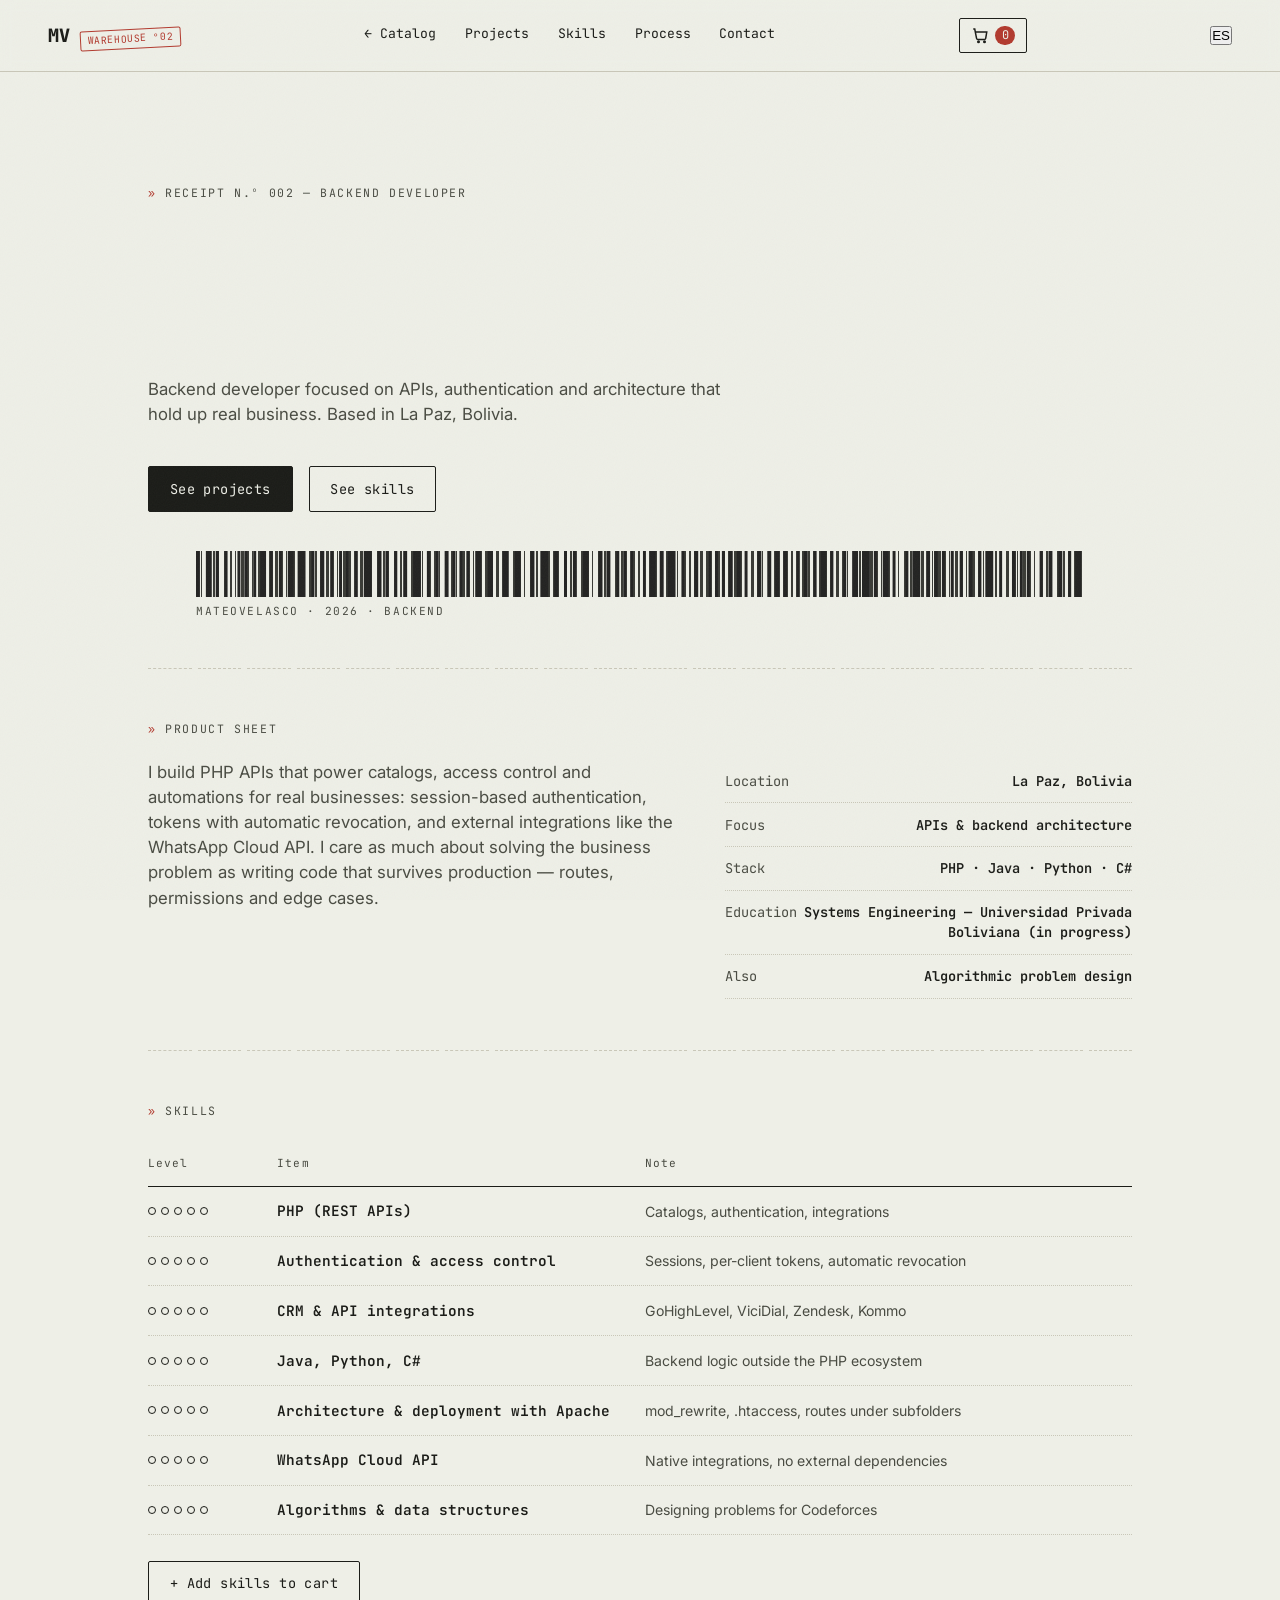
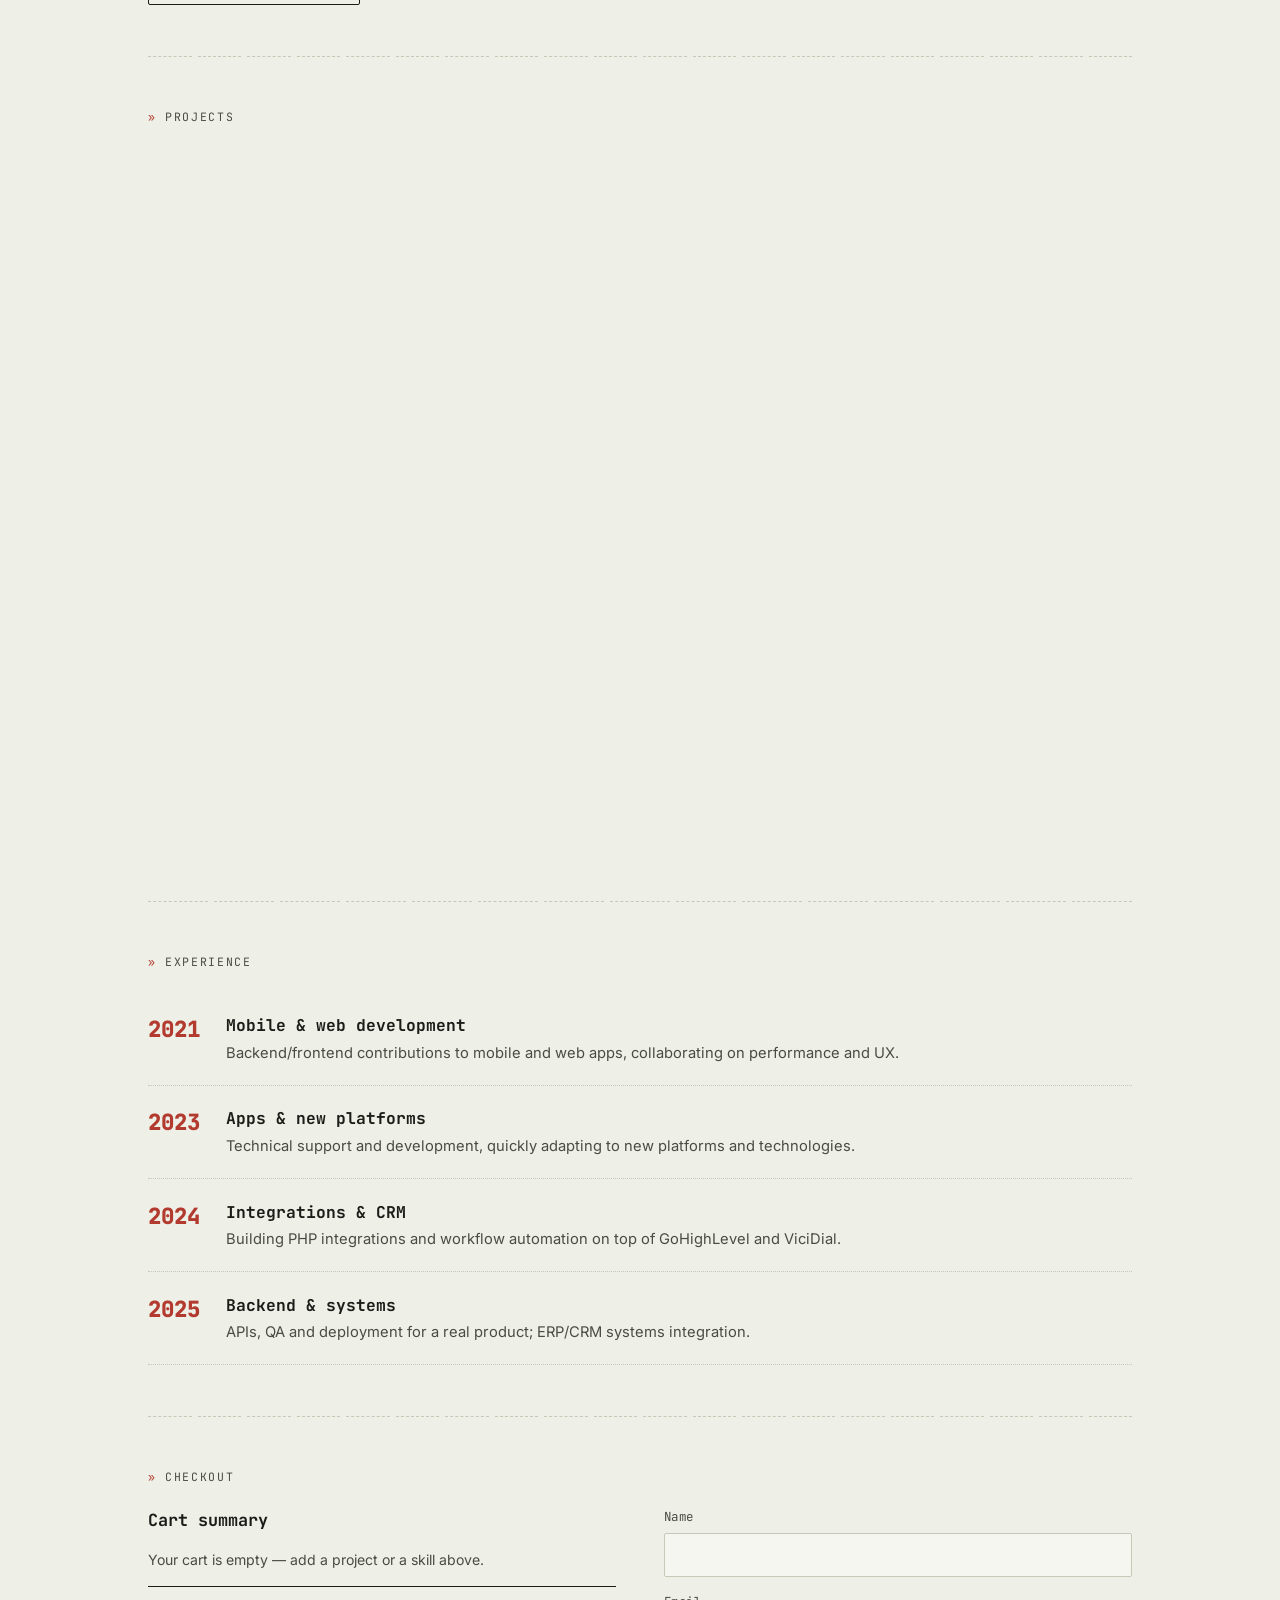
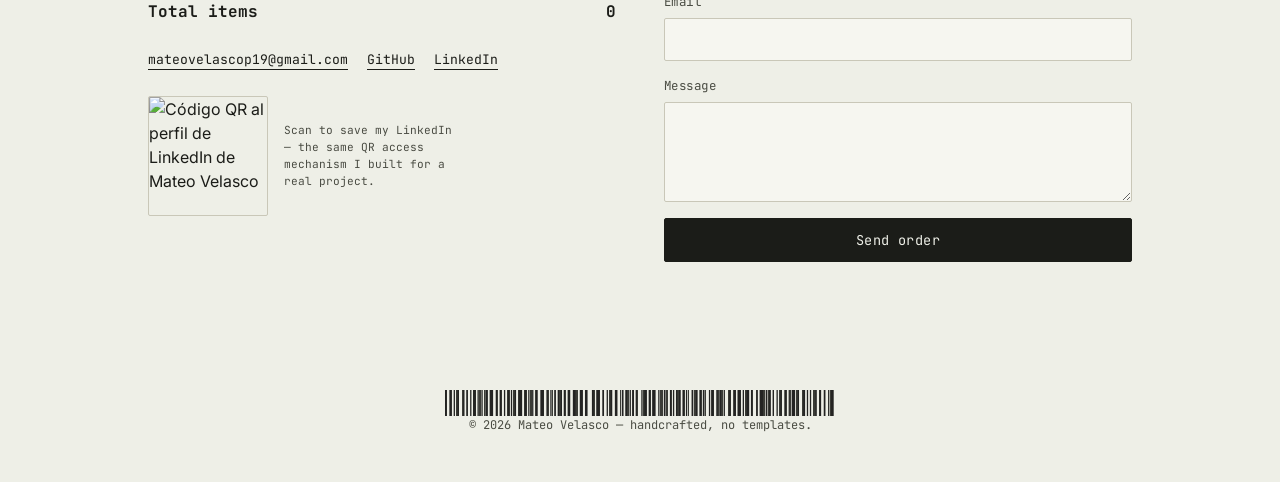
==== commit a437e030: "Add files via upload" ====
--- a/backend-dev/index.html
+++ b/backend-dev/index.html
@@ -1,13 +1,13 @@
 <!DOCTYPE html>
-<html lang="es">
+<html lang="en">
 <head>
 <meta charset="UTF-8">
 <meta name="viewport" content="width=device-width, initial-scale=1.0">
-<title>Mateo Velasco — Desarrollador Backend</title>
+<title>Mateo Velasco — Developer Backend</title>
 <meta name="description" content="Mateo Velasco, desarrollador backend especializado en APIs, autenticación y arquitectura: PHP, Apache y sistemas de acceso.">
 <link rel="icon" href="../favicon.svg" type="image/svg+xml">
 <meta property="og:type" content="website">
-<meta property="og:title" content="Mateo Velasco — Desarrollador Backend">
+<meta property="og:title" content="Mateo Velasco — Developer Backend">
 <meta property="og:description" content="APIs en PHP, autenticación por sesión y arquitectura de despliegue para negocio real.">
 <meta property="og:image" content="https://jmateovelascoauza.github.io/og-image.png">
 <meta property="og:url" content="https://jmateovelascoauza.github.io/backend-dev/">
@@ -28,12 +28,12 @@
   </a>
   <nav class="nav">
     <a href="../" class="nav-back" data-i18n="navBack">← Catálogo</a>
-    <a href="#proyectos" data-i18n="navProjects">Proyectos</a>
-    <a href="#habilidades" data-i18n="navSkills">Habilidades</a>
-    <a href="#proceso" data-i18n="navProcess">Proceso</a>
-    <a href="#contacto" data-i18n="navContact">Contacto</a>
+    <a href="#proyectos" data-i18n="navProjects">Projects</a>
+    <a href="#habilidades" data-i18n="navSkills">Skills</a>
+    <a href="#proceso" data-i18n="navProcess">Process</a>
+    <a href="#contacto" data-i18n="navContact">Contact</a>
   </nav>
-  <button class="cart-btn" id="cartBtn" aria-label="Abrir carrito">
+  <button class="cart-btn" id="cartBtn" aria-label="Open cart">
     <svg viewBox="0 0 24 24" fill="none" stroke="currentColor" stroke-width="2"><path d="M3 4h2l2.4 12.4a2 2 0 0 0 2 1.6h8.2a2 2 0 0 0 2-1.6L21 8H6"/><circle cx="10" cy="21" r="1"/><circle cx="18" cy="21" r="1"/></svg>
     <span class="cart-count" id="cartCount">0</span>
   </button>
@@ -42,12 +42,12 @@
 
 <aside class="cart-drawer" id="cartDrawer">
   <div class="cart-drawer-head">
-    <span data-i18n="cartTitle">TU CARRITO</span>
-    <button id="cartClose" aria-label="Cerrar carrito">✕</button>
+    <span data-i18n="cartTitle">YOUR CART</span>
+    <button id="cartClose" aria-label="Close cart">✕</button>
   </div>
   <ul class="cart-list" id="cartList"></ul>
   <p class="cart-empty" id="cartEmpty" data-i18n="cartEmptyMsg">Aún no añadiste nada. Explora los proyectos y habilidades.</p>
-  <a href="#contacto" class="cart-checkout" id="cartCheckout" data-i18n="cartCheckoutLink">Ir a checkout →</a>
+  <a href="#contacto" class="cart-checkout" id="cartCheckout" data-i18n="cartCheckoutLink">Go to checkout →</a>
 </aside>
 <div class="cart-overlay" id="cartOverlay"></div>
 
@@ -55,12 +55,12 @@
 
 <section class="hero" id="inicio">
   <div class="hero-inner">
-    <p class="eyebrow" data-i18n="heroEyebrow">RECIBO N.º 002 — DESARROLLADOR BACKEND</p>
+    <p class="eyebrow" data-i18n="heroEyebrow">RECEIPT N.º 002 — DEVELOPER BACKEND</p>
     <h1 class="hero-title" id="typeTarget"></h1>
-    <p class="hero-sub" data-i18n="heroSub">Desarrollador backend enfocado en APIs, autenticación y arquitecturas que sostienen negocio real. Con base en La Paz, Bolivia.</p>
+    <p class="hero-sub" data-i18n="heroSub">Developer backend enfocado en APIs, autenticación y arquitecturas que sostienen negocio real. Con base en La Paz, Bolivia.</p>
     <div class="hero-actions">
-      <a href="#proyectos" class="btn btn-primary" data-i18n="btnSeeProjects">Ver proyectos</a>
-      <a href="#habilidades" class="btn btn-ghost" data-i18n="btnSeeSkills">Ver habilidades</a>
+      <a href="#proyectos" class="btn btn-primary" data-i18n="btnSeeProjects">View projects</a>
+      <a href="#habilidades" class="btn btn-ghost" data-i18n="btnSeeSkills">View skills</a>
     </div>
   </div>
   <div class="barcode" aria-hidden="true">
@@ -72,15 +72,15 @@
 <div class="tear"><span></span><span></span><span></span><span></span><span></span><span></span><span></span><span></span><span></span><span></span><span></span><span></span><span></span><span></span><span></span><span></span><span></span><span></span><span></span><span></span></div>
 
 <section class="ficha" id="ficha">
-  <p class="eyebrow" data-i18n="fichaEyebrow">FICHA DEL PRODUCTO</p>
+  <p class="eyebrow" data-i18n="fichaEyebrow">PRODUCT SHEET</p>
   <div class="ficha-grid">
     <p class="ficha-bio" data-i18n="fichaBio">Construyo APIs en PHP que sostienen catálogos, accesos y automatizaciones para negocios reales: autenticación por sesión, tokens con revocación automática e integraciones externas como WhatsApp Cloud API. Me interesa tanto resolver el problema de negocio como el código que resiste producción — rutas, permisos y casos límite.</p>
     <dl class="ficha-specs">
-      <div><dt data-i18n="specLoc">Ubicación</dt><dd>La Paz, Bolivia</dd></div>
-      <div><dt data-i18n="specFocus">Enfoque</dt><dd data-i18n="specFocusVal">APIs & arquitectura backend</dd></div>
+      <div><dt data-i18n="specLoc">Location</dt><dd>La Paz, Bolivia</dd></div>
+      <div><dt data-i18n="specFocus">Focus</dt><dd data-i18n="specFocusVal">APIs & arquitectura backend</dd></div>
       <div><dt data-i18n="specStack">Stack</dt><dd>PHP · Java · Python · C#</dd></div>
-      <div><dt data-i18n="specEdu">Formación</dt><dd data-i18n="specEduVal">Ing. de Sistemas — Universidad Privada Boliviana (en curso)</dd></div>
-      <div><dt data-i18n="specAlso">También</dt><dd data-i18n="specAlsoVal">Diseño de problemas algorítmicos</dd></div>
+      <div><dt data-i18n="specEdu">Education</dt><dd data-i18n="specEduVal">Ing. de Sistemas — Universidad Privada Boliviana (en curso)</dd></div>
+      <div><dt data-i18n="specAlso">Also</dt><dd data-i18n="specAlsoVal">Diseño de problemas algorítmicos</dd></div>
     </dl>
   </div>
 </section>
@@ -88,12 +88,12 @@
 <div class="tear"><span></span><span></span><span></span><span></span><span></span><span></span><span></span><span></span><span></span><span></span><span></span><span></span><span></span><span></span><span></span><span></span><span></span><span></span><span></span><span></span></div>
 
 <section class="skills" id="habilidades">
-  <p class="eyebrow" data-i18n="skillsEyebrow">HABILIDADES</p>
+  <p class="eyebrow" data-i18n="skillsEyebrow">SKILLS</p>
   <div class="skills-table">
     <div class="skills-row skills-head">
-      <span data-i18n="skillsHeadLevel">Nivel</span>
-      <span data-i18n="skillsHeadItem">Artículo</span>
-      <span class="skills-note-head" data-i18n="skillsHeadNote">Nota</span>
+      <span data-i18n="skillsHeadLevel">Level</span>
+      <span data-i18n="skillsHeadItem">Item</span>
+      <span class="skills-note-head" data-i18n="skillsHeadNote">Note</span>
     </div>
     <div class="skills-row" data-fill="90">
       <span class="dots"><i></i><i></i><i></i><i></i><i></i></span>
@@ -131,49 +131,51 @@
       <span class="skill-note" data-i18n="skillNote5">Diseño de problemas para Codeforces</span>
     </div>
   </div>
-  <button class="btn btn-ghost skills-add" data-cart-item="Habilidades backend" data-i18n="skillsAddBtn">+ Añadir habilidades al carrito</button>
+  <button class="btn btn-ghost skills-add" data-cart-item="Skills backend" data-i18n="skillsAddBtn">+ Añadir habilidades al carrito</button>
 </section>
 
 <div class="tear"><span></span><span></span><span></span><span></span><span></span><span></span><span></span><span></span><span></span><span></span><span></span><span></span><span></span><span></span><span></span><span></span><span></span><span></span><span></span><span></span></div>
 
 <section class="projects" id="proyectos">
-  <p class="eyebrow" data-i18n="projectsEyebrow">PROYECTOS</p>
+  <p class="eyebrow" data-i18n="projectsEyebrow">PROJECTS</p>
   <div class="project-grid">
 
     <article class="project-card featured">
-      <span class="project-tag" data-i18n="projTag1">PROYECTO INSIGNIA</span>
-      <h3 data-i18n="projTitle1">Backend & accesos para e-commerce industrial</h3>
-      <p data-i18n="projDesc1">API en PHP para un fabricante boliviano de empaques industriales, integrada bajo el mismo dominio que el frontend para evitar CORS. Incluye autenticación por sesión, un sistema de acceso a catálogo por código QR con tokens independientes por cliente y revocación automática, panel admin para gestión de QRs, y chatbot nativo por WhatsApp Cloud API.</p>
-      <ul class="project-chips">
-        <li>PHP</li><li data-i18n="chipSessionAuth">Auth por sesión</li><li data-i18n="chipTokensQR">Tokens QR</li><li>Apache/.htaccess</li><li>WhatsApp API</li>
-      </ul>
-      <button class="btn btn-primary add-btn" data-cart-item="Backend & accesos" data-i18n="addToCartBtn">Añadir al carrito</button>
+      <span class="project-tag" data-i18n="projTag1">FLAGSHIP PROJECT</span>
+      <h3 data-i18n="projTitle1">Identity API</h3>
+      <p data-i18n="projDesc1">Independent authentication service concept with registration, login, refresh tokens, protected resources, role-based access control and audit-ready events. The goal is a backend that treats security and failure states as first-class concerns.</p>
+      <ul class="project-chips"><li>C#</li><li>ASP.NET Core</li><li>PostgreSQL</li><li>JWT</li><li data-i18n="chipAuth">RBAC</li></ul>
+      <button class="btn btn-primary add-btn" data-cart-item="Identity API" data-i18n="addToCartBtn">Add to cart</button>
     </article>
 
     <article class="project-card">
-      <span class="project-tag" data-i18n="projTag2">DISEÑO ALGORÍTMICO</span>
-      <h3>Chromatic Chains — Codeforces</h3>
-      <p data-i18n="projDesc2">Problema original para Codeforces sobre coloreo de arreglos, combinando optimización greedy y estructuras de datos. Diseñar un problema exige pensar en cada caso límite antes de que el sistema lo haga por ti.</p>
-      <ul class="project-chips">
-        <li data-i18n="chipAlgo">Algoritmos</li><li data-i18n="chipDataStruct">Estructuras de datos</li><li>Greedy</li>
-      </ul>
-      <button class="btn btn-primary add-btn" data-cart-item="Chromatic Chains" data-i18n="addToCartBtn">Añadir al carrito</button>
+      <span class="project-tag" data-i18n="projTag2">DATA SERVICE</span>
+      <h3 data-i18n="projTitle2">Inventory API</h3>
+      <p data-i18n="projDesc2">REST API for products, categories, stock movements and orders, designed with validation, pagination, filtering, relational data and consistent error responses.</p>
+      <ul class="project-chips"><li>PHP</li><li>REST</li><li>MySQL</li><li>Validation</li></ul>
+      <button class="btn btn-primary add-btn" data-cart-item="Inventory API" data-i18n="addToCartBtn">Add to cart</button>
     </article>
 
     <article class="project-card">
-      <span class="project-tag" data-i18n="projTag3">EXPLORACIÓN</span>
-      <h3 data-i18n="projTitle3">Evaluación de IA & etiquetado</h3>
-      <p data-i18n="projDesc3">Trabajo con plataformas de etiquetado de datos como Labelbox e interés activo en metodologías de testing y evaluación de modelos de IA — la misma disciplina que aplico para que un backend no falle en producción.</p>
-      <ul class="project-chips">
-        <li>Labelbox</li><li data-i18n="chipModelQA">QA de modelos</li><li>Data labeling</li>
-      </ul>
-      <button class="btn btn-primary add-btn" data-cart-item="Evaluación de IA" data-i18n="addToCartBtn">Añadir al carrito</button>
-    </article>
-
-  </div>
-</section>
-
-<div class="tear"><span></span><span></span><span></span><span></span><span></span><span></span><span></span><span></span><span></span><span></span><span></span><span></span><span></span><span></span><span></span><span></span><span></span><span></span><span></span><span></span></div>
+      <span class="project-tag" data-i18n="projTag3">OBSERVABILITY</span>
+      <h3 data-i18n="projTitle3">Audit Log API</h3>
+      <p data-i18n="projDesc3">Backend service that records security and business events with actor, action, timestamp and context. Includes filtering and a query-friendly structure for operational debugging.</p>
+      <ul class="project-chips"><li>Python</li><li>FastAPI</li><li>PostgreSQL</li><li>Audit logs</li></ul>
+      <button class="btn btn-primary add-btn" data-cart-item="Audit Log API" data-i18n="addToCartBtn">Add to cart</button>
+    </article>
+
+    <article class="project-card">
+      <span class="project-tag" data-i18n="projTag4">DATA PIPELINE</span>
+      <h3 data-i18n="projTitle4">Data Import Service</h3>
+      <p data-i18n="projDesc4">Import pipeline for structured business data with validation, duplicate detection, transformation rules and clear failure reporting instead of silent partial imports.</p>
+      <ul class="project-chips"><li>Python</li><li>Workers</li><li>Queues</li><li>Validation</li></ul>
+      <button class="btn btn-primary add-btn" data-cart-item="Data Import Service" data-i18n="addToCartBtn">Add to cart</button>
+    </article>
+
+  </div>
+</section>
+
+<div class="tear"><span></span><span></span><span></span><span></span><span></span><span></span><span></span><span></span><span></span><span></span><span></span><span></span><span></span><span></span><span></span></div>
 
 <section class="process" id="proceso">
   <p class="eyebrow" data-i18n="processEyebrow">EXPERIENCIA</p>
@@ -188,11 +190,11 @@
 <div class="tear"><span></span><span></span><span></span><span></span><span></span><span></span><span></span><span></span><span></span><span></span><span></span><span></span><span></span><span></span><span></span><span></span><span></span><span></span><span></span><span></span></div>
 
 <section class="checkout" id="contacto">
-  <p class="eyebrow" data-i18n="checkoutEyebrow">FINALIZAR PEDIDO</p>
+  <p class="eyebrow" data-i18n="checkoutEyebrow">CHECKOUT</p>
   <div class="checkout-grid">
 
     <div class="order-summary">
-      <h3 data-i18n="orderSummaryTitle">Resumen del carrito</h3>
+      <h3 data-i18n="orderSummaryTitle">Cart summary</h3>
       <ul class="order-list" id="orderList"></ul>
       <p class="order-empty" id="orderEmpty" data-i18n="orderEmptyMsg">Tu carrito está vacío — añade un proyecto o una habilidad arriba.</p>
       <div class="order-total">
@@ -211,10 +213,10 @@
     </div>
 
     <form class="checkout-form" id="checkoutForm">
-      <label><span data-i18n="formName">Nombre</span><input type="text" name="nombre" required></label>
+      <label><span data-i18n="formName">Name</span><input type="text" name="nombre" required></label>
       <label><span data-i18n="formEmail">Email</span><input type="email" name="email" required></label>
-      <label><span data-i18n="formMessage">Mensaje</span><textarea name="mensaje" rows="4" required></textarea></label>
-      <button type="submit" class="btn btn-primary btn-block" data-i18n="formSubmit">Enviar pedido</button>
+      <label><span data-i18n="formMessage">Message</span><textarea name="mensaje" rows="4" required></textarea></label>
+      <button type="submit" class="btn btn-primary btn-block" data-i18n="formSubmit">Send inquiry</button>
     </form>
 
   </div>
